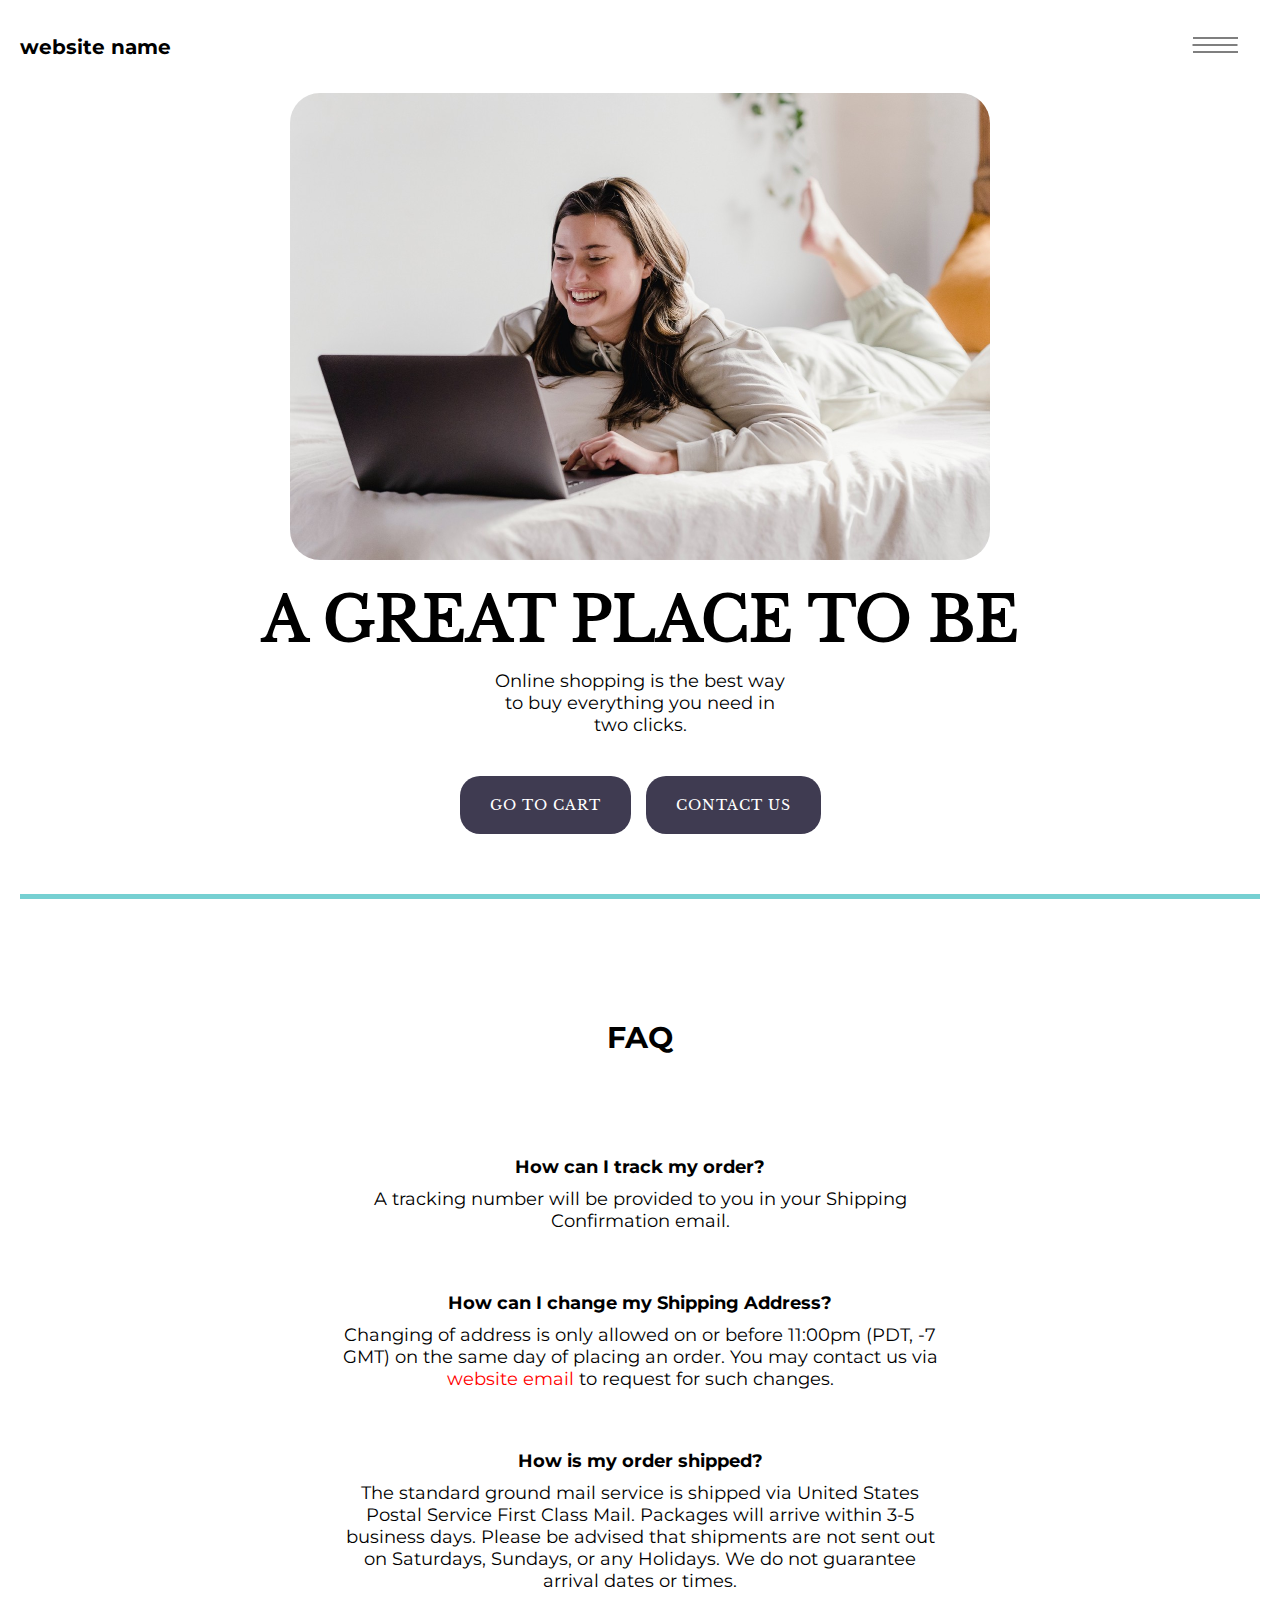
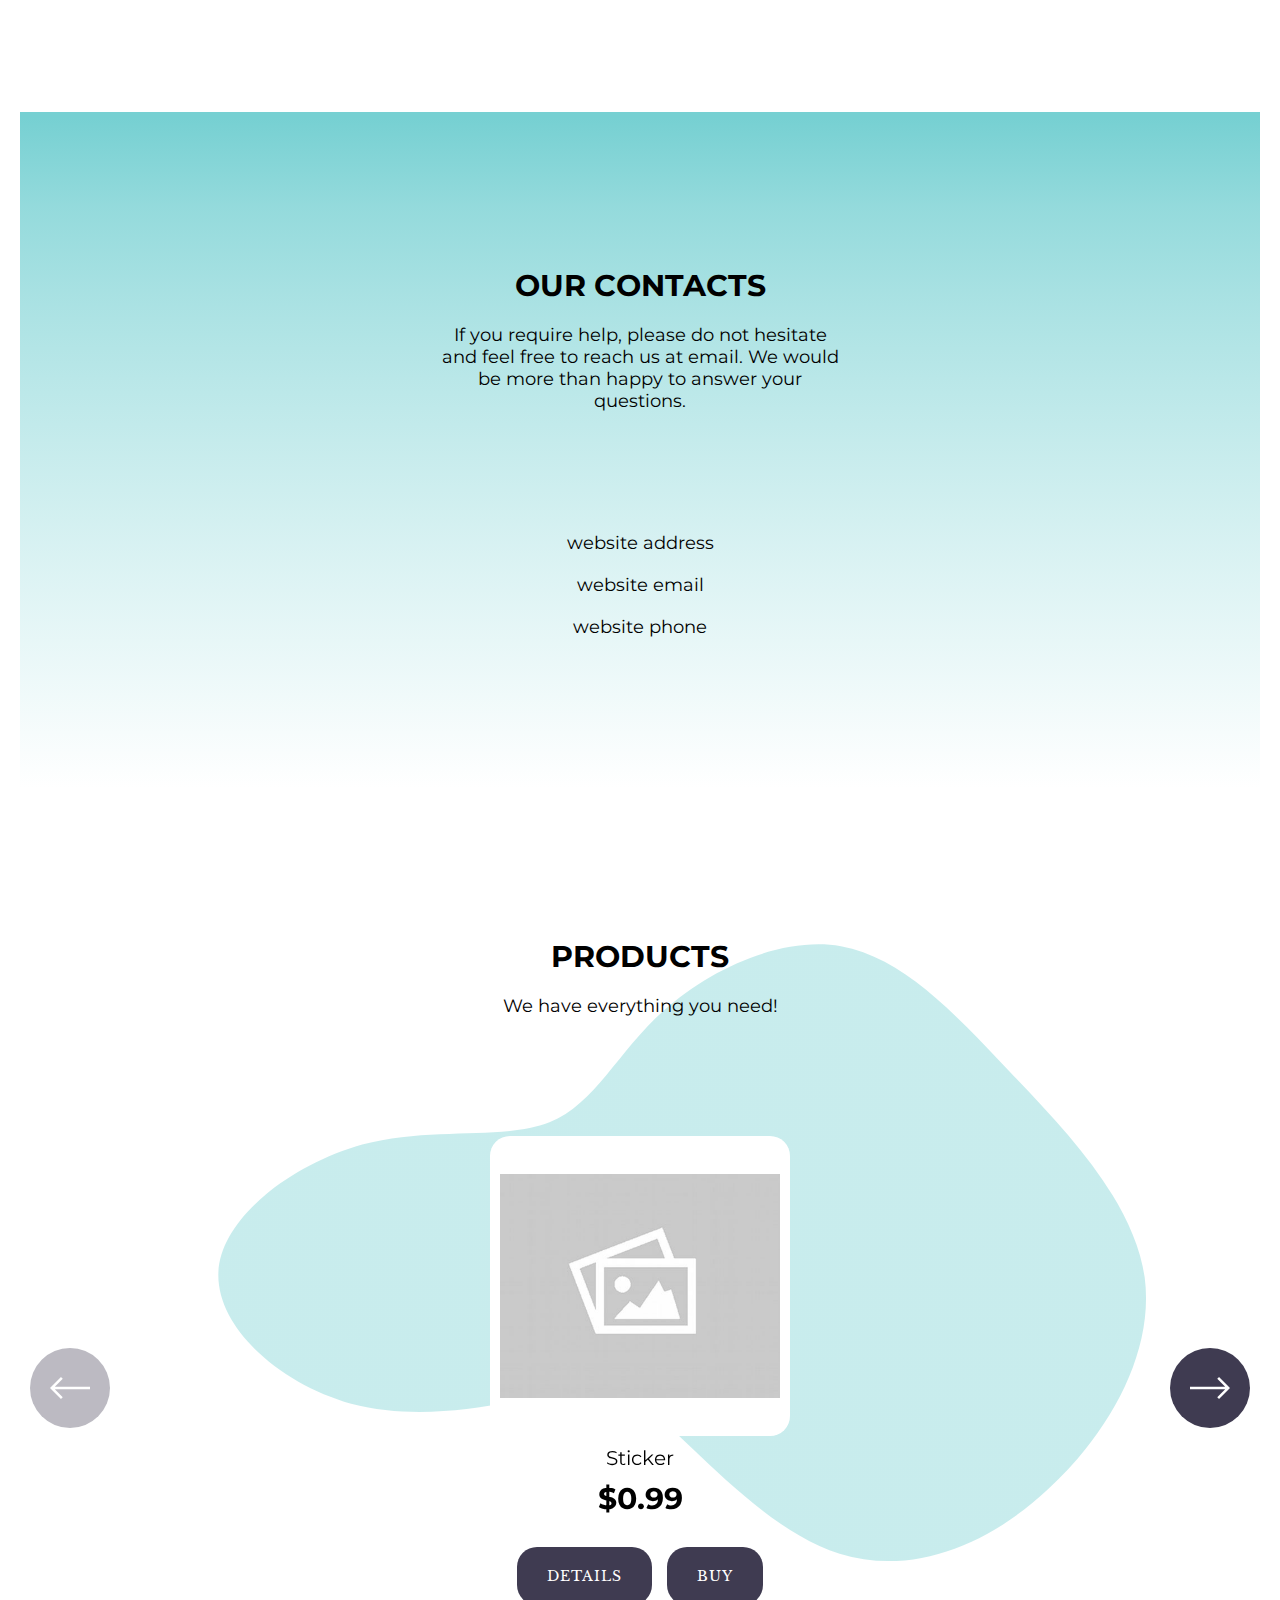
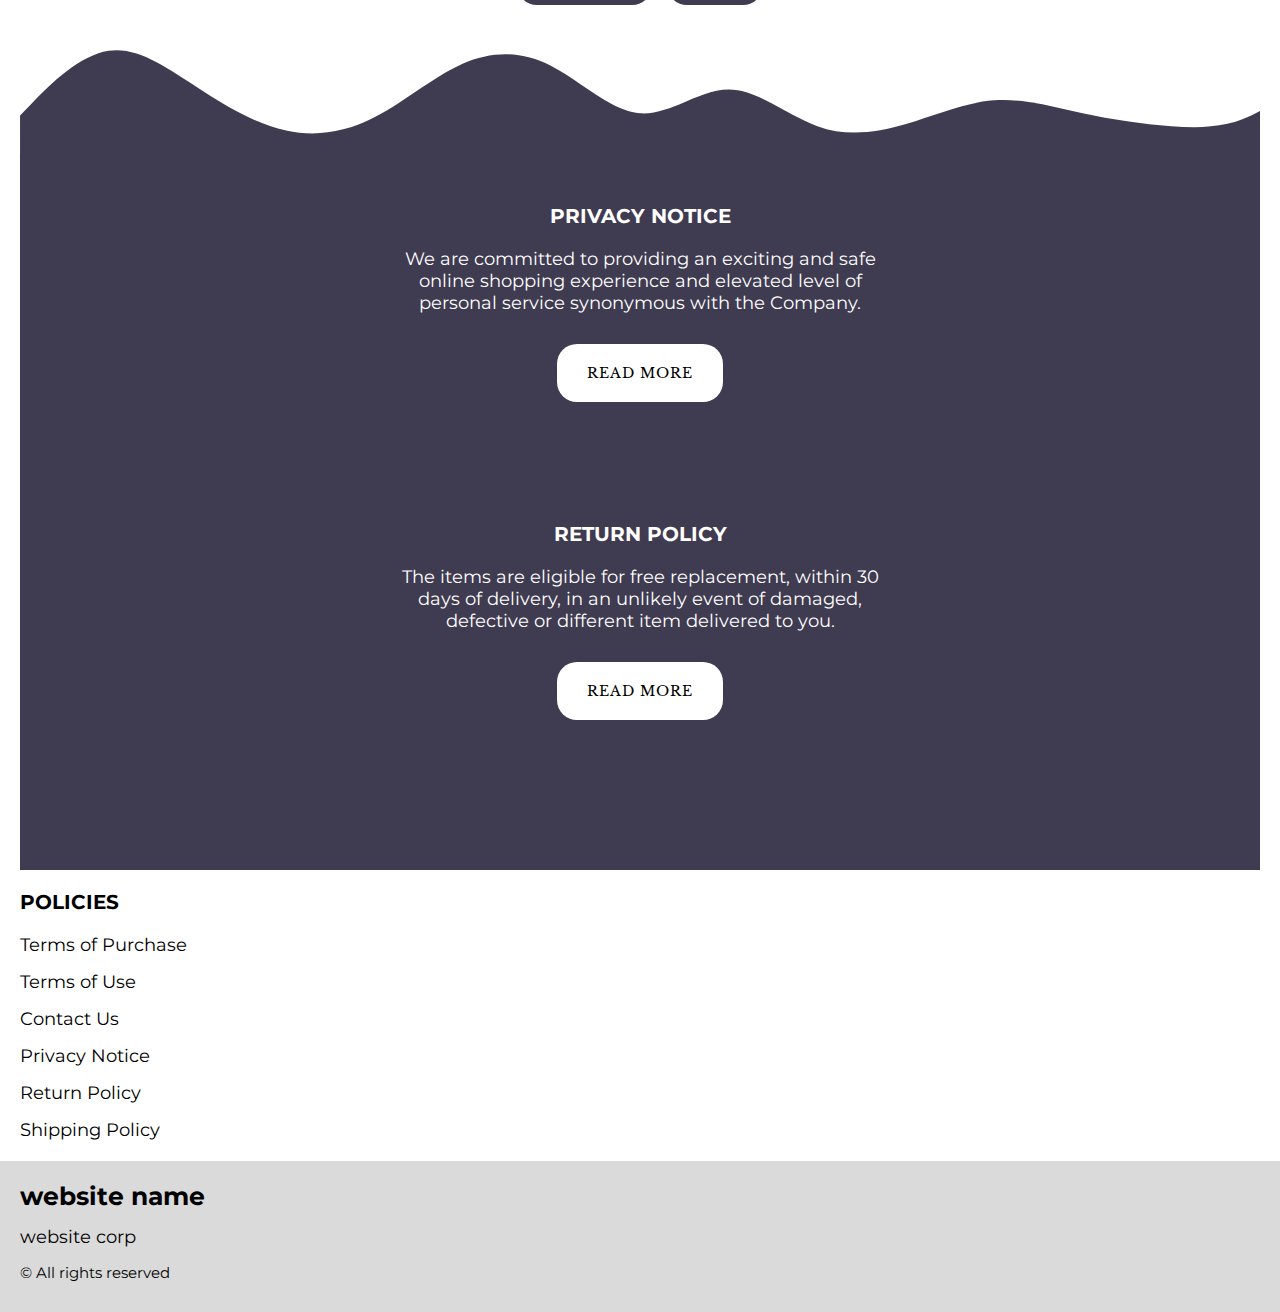
==== index.html @ 3036d5ad "+" ====
<!DOCTYPE html>
<html lang="en">

<head>
  <meta charset="UTF-8" />
  <meta http-equiv="X-UA-Compatible" content="IE=edge" />
  <meta name="viewport" content="width=device-width, initial-scale=1.0" />
  <link rel="stylesheet" href="./css/style.css" />
  <title>Shop</title>


</head>

<body>


  <div class="wrapper">


    <div class="error__overlay js_error__overlay">
      <div class="error">
        <span class="text bold error__text error__title">ERROR:</span>
        <p class="text error__text">You cannot add more than $500 worth of items to your cart.</p>
        <p class="text error__text">The selected item will not be added.</p>
        <button class="text error__btn js_error__btn">close</button>
      </div>
    </div>

    <main class="main">

      <div class="hero__wrapper-main">
        <div class="header__wrapper">
          <div class="container">


            <header class="header">


              <div class="header__top">
                <a href="./index.html" class="header__logo logo js_website-name"></a>
                <a href="./shop.html" class="cart__span-box">

                  <svg version="1.0" xmlns="http://www.w3.org/2000/svg" width="884.000000pt" height="980.000000pt"
                    viewBox="0 0 884.000000 980.000000" preserveAspectRatio="xMidYMid meet">

                    <g transform="translate(0.000000,980.000000) scale(0.100000,-0.100000)" stroke="none">
                      <path d="M4190 9785 c-397 -49 -766 -214 -1078 -479 -198 -169 -378 -403 -492
                 -640 -142 -295 -175 -460 -186 -931 -2 -126 -7 -254 -10 -282 l-5 -53 -784 0
                 c-431 0 -786 -4 -789 -8 -7 -11 -57 -438 -256 -2182 -403 -3524 -580 -5101
                 -580 -5162 l0 -48 4410 0 4410 0 0 46 c0 53 -25 278 -250 2264 -404 3559 -578
                 5068 -586 5082 -3 4 -358 8 -789 8 l-784 0 -5 53 c-3 28 -8 164 -11 301 -8
                 366 -25 491 -96 700 -298 870 -1211 1443 -2119 1331z m555 -419 c203 -46 435
                 -147 597 -262 109 -78 297 -267 375 -377 70 -100 168 -287 207 -395 71 -198
                 96 -386 96 -709 l0 -223 -1600 0 -1600 0 0 219 c0 228 11 374 36 501 39 191
                 146 435 267 607 77 109 266 299 372 375 197 139 461 247 680 278 97 14 489 4
                 570 -14z m-2315 -2595 l0 -219 -54 -40 c-105 -80 -151 -185 -144 -331 6 -113
                 44 -197 122 -269 90 -81 132 -97 261 -97 98 0 116 3 167 27 76 35 153 109 192
                 183 30 57 31 65 31 175 0 106 -2 119 -28 170 -16 30 -57 84 -93 120 l-64 66 0
                 217 0 217 1600 0 1600 0 0 -217 0 -217 -64 -66 c-36 -36 -77 -90 -93 -120 -26
                 -51 -28 -64 -28 -170 0 -110 1 -118 31 -175 39 -74 116 -148 192 -183 51 -24
                 69 -27 167 -27 129 0 171 16 261 97 78 72 116 156 122 269 7 145 -38 248 -144
                 332 l-54 42 0 217 0 218 615 0 c338 0 615 -3 615 -7 0 -5 5 -37 10 -73 18
                 -125 261 -2247 520 -4540 197 -1744 221 -1961 215 -1971 -8 -12 -7922 -12
                 -7929 0 -7 10 30 344 224 2061 291 2568 505 4432 516 4498 l6 32 614 0 614 0
                 0 -219z" />
                    </g>
                  </svg>
                  <span class="cart__span js_cart__span"></span>
                </a>
                <div class="header-block">
                  <div class="header__top-box">
                    <button class="header__btn js_menu-btn">
                      <span></span>
                    </button>


                  </div>

                  <nav class="nav js_menu">


                    <ul class="nav__list">
                      <li class="nav__item">
                        <p class="nav__title">
                          Terms
                        <ul class="nav__sub-list">
                          <li class="nav__sub-item">
                            <a href="./purchase.html" class="nav__link">Terms of Purchase</a>
                          </li>
                          <li class="nav__sub-item">
                            <a href="./use.html" class="nav__link">Terms of Use</a>
                          </li>
                        </ul>
                        </p>
                      </li>
                      <li class="nav__item">
                        <p class="nav__title">
                          Info
                        <ul class="nav__sub-list">
                          <li class="nav__sub-item">
                            <a href="./contacts.html" class="nav__link">Contact Us</a>
                          </li>
                          <li class="nav__sub-item">
                            <a href="./privacy.html" class="nav__link">Privacy Notice</a>
                          </li>
                        </ul>
                        </p>
                      </li>
                      <li class="nav__item">
                        <p class="nav__title">
                          Policies
                        <ul class="nav__sub-list">
                          <li class="nav__sub-item">
                            <a href="./return.html" class="nav__link">Return Policy</a>
                          </li>
                          <li class="nav__sub-item">
                            <a href="./shipping.html" class="nav__link">Shipping Policy</a>
                          </li>
                        </ul>
                        </p>
                      </li>
                    </ul>
                  </nav>
                </div>


              </div>
            </header>

          </div>
        </div>

        <div class="hero__wrapper">
          <div class="container">
            <section class="hero">
              <img src="./img/bg.jpeg" alt="" class="hero__img">
              <div class="hero__block">
                <h1 class="title js_main-title"></h1>
                <p class="text js_sub-title"></p>
                <div class="hero__btn-box">
                  <a href="./shop.html" class="btn btn-transparent">go to cart</a>
                  <a href="./contacts.html" class="btn">contact us</a>
                </div>
              </div>
            </section>
          </div>

        </div>
      </div>


   

      <div class="question__wrapper">
        <div class="container">
          <section class="question">
            <h3 class="sub-title question__title">FAQ</h3>
            <div class="question__block">
              <ul class="question__list">
                <li class="question__item">
                  <p class="question__sub-title">How can I track my order?</p>
                  <p class="text">A tracking number will be provided to you in your Shipping Confirmation email.</p>
                </li>
                <li class="question__item">
                  <p class="question__sub-title">How can I change my Shipping Address?</p>
                  <p class="text">Changing of address is only allowed on or before 11:00pm (PDT, -7 GMT) on the same day of placing an order. You may contact us via <a href="mailto:website email" class="link js_website-email">website email</a> to request for such changes.</p>
                </li>
                <li class="question__item">
                  <p class="question__sub-title">How is my order shipped?</p>
                  <p class="text">The standard ground mail service is shipped via United States Postal Service First Class Mail. Packages will arrive within 3-5 business days. Please be advised that shipments are not sent out on Saturdays, Sundays, or any Holidays. We do not guarantee arrival dates or times.</p>
                </li>
              </ul>
            </div>
          </section>
        </div>
      </div>

      <div class="contacts__wrapper">
        <div class="container">
          <section class="contacts">
            <div class="contacts__block">
              <h3 class="sub-title">Our Contacts</h3>
              <p class="text text--mb">If you require help, please do not hesitate and feel free to reach us at email.
                We would be more than happy to answer your questions.</p>
                <ul class="contacts__list">
                  <li class="contacts__item">
                    <span class="text js_website-address">website address</span>
                  </li>
                  <li class="contacts__item contacts__item-link">
                    <a href="mailto:website email" class="text js_website-email">website email</a>
                  </li>
                  <li class="contacts__item contacts__item-link">
                    <a href="tel:website phone" class="text js_website-phone">website phone</a>
                  </li>
                </ul>
            </div>
          </section>
        </div>
      </div>

      <div class="products__wrapper hero-products">
        <div class="container">
          <section class="products">
            <div class="products__box">

              <h3 class="sub-title ">Products</h3>
              <p class="text">We have everything you need!</p>
              <div class="sub-title__box">
                <p class="text success-message js_success-message">Success! You have added <span
                    class="js_success-product-name"></span> to your shopping cart!</p>
              </div>
            </div>

            <div class="swiper__box">
              <div class="swiper mySwiper">
                <div class="swiper-wrapper js_products__list">
                </div>
                <div class="swiper-button-next">
                  <svg xmlns="http://www.w3.org/2000/svg" xmlns:xlink="http://www.w3.org/1999/xlink" x="0px" y="0px"
                    viewBox="0 0 476.213 476.213" style="enable-background:new 0 0 476.213 476.213;"
                    xml:space="preserve">
                    <polygon points="345.606,107.5 324.394,128.713 418.787,223.107 0,223.107 0,253.107 418.787,253.107 324.394,347.5 
                  345.606,368.713 476.213,238.106 "></polygon>
                  </svg>
                </div>
                <div class="swiper-button-prev">
                  <svg xmlns="http://www.w3.org/2000/svg" xmlns:xlink="http://www.w3.org/1999/xlink" x="0px" y="0px"
                    viewBox="0 0 476.213 476.213" style="enable-background:new 0 0 476.213 476.213;"
                    xml:space="preserve">
                    <polygon points="476.213,223.107 57.427,223.107 151.82,128.713 130.607,107.5 0,238.106 130.607,368.714 151.82,347.5 
                  57.427,253.107 476.213,253.107 "></polygon>
                  </svg>
                </div>
              </div>
            </div>

            <svg class="products__svg" style="transform:rotate(0deg); transition: 0.3s" viewBox="0 0 1440 150" version="1.1" xmlns="http://www.w3.org/2000/svg"><defs><linearGradient id="sw-gradient-0" x1="0" x2="0" y1="1" y2="0"><stop stop-color="rgba(63, 59, 81, 1)" offset="0%"></stop><stop stop-color="rgba(63, 59, 81, 1)" offset="100%"></stop></linearGradient></defs><path style="transform:translate(0, 0px); opacity:1" fill="url(#sw-gradient-0)" d="M0,105L17.1,87.5C34.3,70,69,35,103,30C137.1,25,171,50,206,72.5C240,95,274,115,309,122.5C342.9,130,377,125,411,107.5C445.7,90,480,60,514,45C548.6,30,583,30,617,47.5C651.4,65,686,100,720,102.5C754.3,105,789,75,823,75C857.1,75,891,105,926,117.5C960,130,994,125,1029,115C1062.9,105,1097,90,1131,87.5C1165.7,85,1200,95,1234,102.5C1268.6,110,1303,115,1337,117.5C1371.4,120,1406,120,1440,100C1474.3,80,1509,40,1543,20C1577.1,0,1611,0,1646,20C1680,40,1714,80,1749,95C1782.9,110,1817,100,1851,80C1885.7,60,1920,30,1954,32.5C1988.6,35,2023,70,2057,82.5C2091.4,95,2126,85,2160,77.5C2194.3,70,2229,65,2263,57.5C2297.1,50,2331,40,2366,50C2400,60,2434,90,2451,105L2468.6,120L2468.6,150L2451.4,150C2434.3,150,2400,150,2366,150C2331.4,150,2297,150,2263,150C2228.6,150,2194,150,2160,150C2125.7,150,2091,150,2057,150C2022.9,150,1989,150,1954,150C1920,150,1886,150,1851,150C1817.1,150,1783,150,1749,150C1714.3,150,1680,150,1646,150C1611.4,150,1577,150,1543,150C1508.6,150,1474,150,1440,150C1405.7,150,1371,150,1337,150C1302.9,150,1269,150,1234,150C1200,150,1166,150,1131,150C1097.1,150,1063,150,1029,150C994.3,150,960,150,926,150C891.4,150,857,150,823,150C788.6,150,754,150,720,150C685.7,150,651,150,617,150C582.9,150,549,150,514,150C480,150,446,150,411,150C377.1,150,343,150,309,150C274.3,150,240,150,206,150C171.4,150,137,150,103,150C68.6,150,34,150,17,150L0,150Z"></path></svg>
          </section>
        </div>
      </div>

      <div class="policy__wrapper">
        <div class="container">
          <section class="policy">
         
            <div class="policy__box">
              <div class="policy__block policy__block--top">
                <h3 class="policy__title">PRIVACY NOTICE</h3>
                <p class="text">We are committed to providing an exciting and safe online shopping experience and
                  elevated level of personal service synonymous with the Company.</p>
                <a href="./privacy.html" class="btn">read more</a>
              </div>

              <div class="policy__block policy__block--bottom">
                <h3 class="policy__title">RETURN POLICY</h3>
                <p class="text">The items are eligible for free replacement, within 30 days of delivery, in an
                  unlikely event of damaged, defective or different item delivered to you.</p>
                <a href="./return.html" class="btn">read more</a>
              </div>
            </div>

          </section>
        </div>
      </div>







    </main>




    <div class="footer__wrapper">
      <footer class="footer">
     
      <div class="footer__wrapper--second">
        <div class="container">
              <div class="footer__block">
                <p class="footer__title">Policies</p>
                <ul class="footer__list">
                  <li class="footer__item">
                    <a href="./purchase.html" class="footer__link">Terms of Purchase</a>
                  </li>
                  <li class="footer__item">
                    <a href="./use.html" class="footer__link">Terms of Use</a>
                  </li>
                  <li class="footer__item">
                    <a href="./contacts.html" class="footer__link">Contact Us</a>
                  </li>
                  <li class="footer__item">
                    <a href="./privacy.html" class="footer__link">Privacy Notice</a>
                  </li>
                  <li class="footer__item">
                    <a href="./return.html" class="footer__link">Return Policy</a>
                  </li>
                  <li class="footer__item">
                    <a href="./shipping.html" class="footer__link">Shipping Policy</a>
                  </li>
              
                </ul>
              </div>
        </div>
      </div>
      <div class="footer__wrapper--third">
        <div class="container">
          <div class="footer__block">
            <ul class="footer__list">
              <li class="footer__item">
                <a href="./index.html" class="footer__logo logo js_website-name"></a>
              </li>
              <li class="footer__item">
                <p class="text js_website-corp"></p>
              </li>
              <li class="footer__item">
                <span class="footer__span">© All rights reserved</span>
              </li>
            </ul>
          </div>
        </div>
      </div>
    </footer>
    </div>

  </div>





  <script type="module" src="./js/cart.js"></script>
  <script type="module" src="./js/add-to-cart.js"></script>
  <script type="module" src="./js/on-load.js"></script>
  <script type="module" src="./js/website-data.js"></script>
  <script>
    const menuBtn = document.querySelector('.js_menu-btn');
    const menu = document.querySelector('.js_menu');
    menuBtn.addEventListener('click', () => {
      menuBtn.classList.toggle('active');
      menu.classList.toggle('open-menu');
      document.body.classList.toggle('open-menu');
    })
  </script>
  <script src="./js/swiper-bundle.min.js"></script>
  <script>
    document.addEventListener("DOMContentLoaded", function (event) {
      const swiper = new Swiper(".mySwiper", {
        slidesPerView: 1,
        spaceBetween: 30,
        navigation: {
          nextEl: ".swiper-button-next",
          prevEl: ".swiper-button-prev",
        },
        watchSlidesProgress: true,
        breakpoints: {
          1440: {
            slidesPerView: 3,
            spaceBetween: 5,
          }
        }

      });
    });
  </script>


</body>

</html>
---- css/style.css ----
@import './swiper-bundle.min.css';
@import './fonts.css';
@import './vars.css';
@import './utils.css';
@import './header.css';
@import './footer.css';
@import './hero.css';
@import './products.css';
@import './product.css';
@import './text-section.css';
@import './order.css';
@import './thank-you.css';
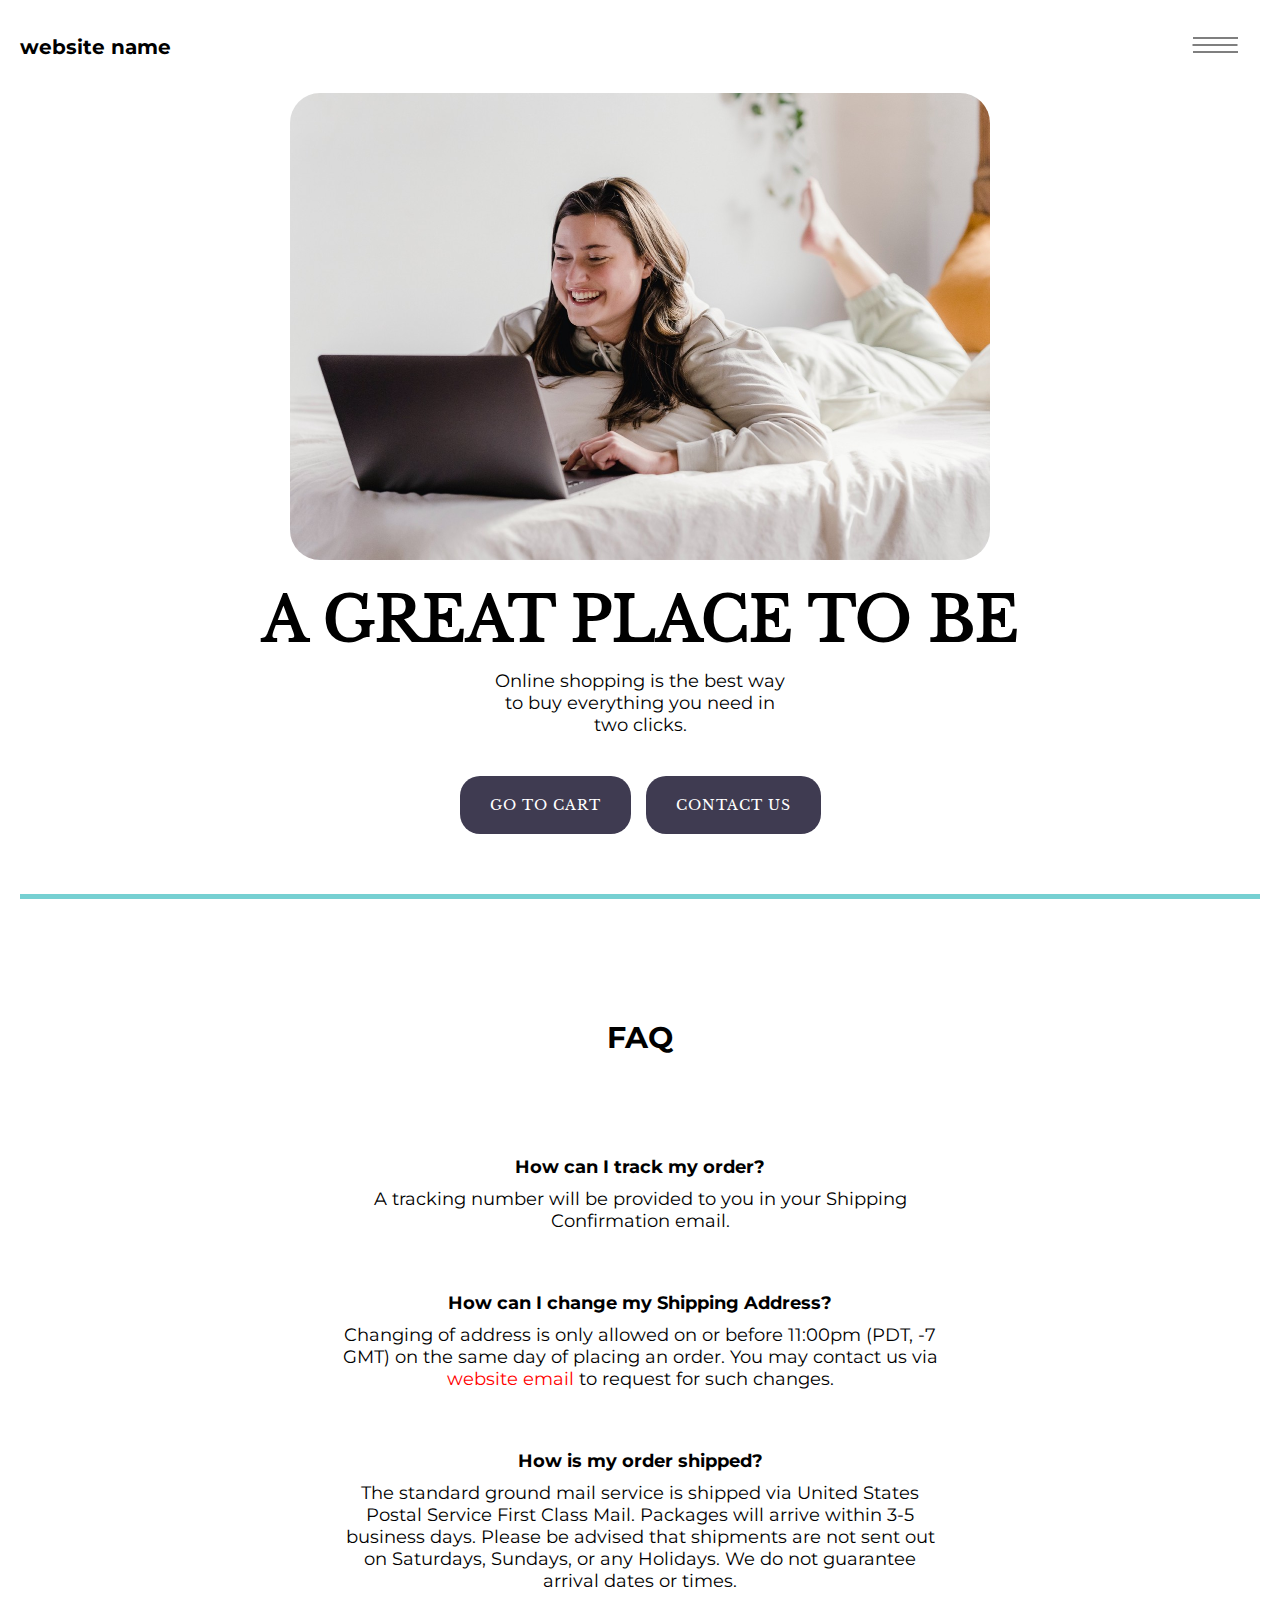
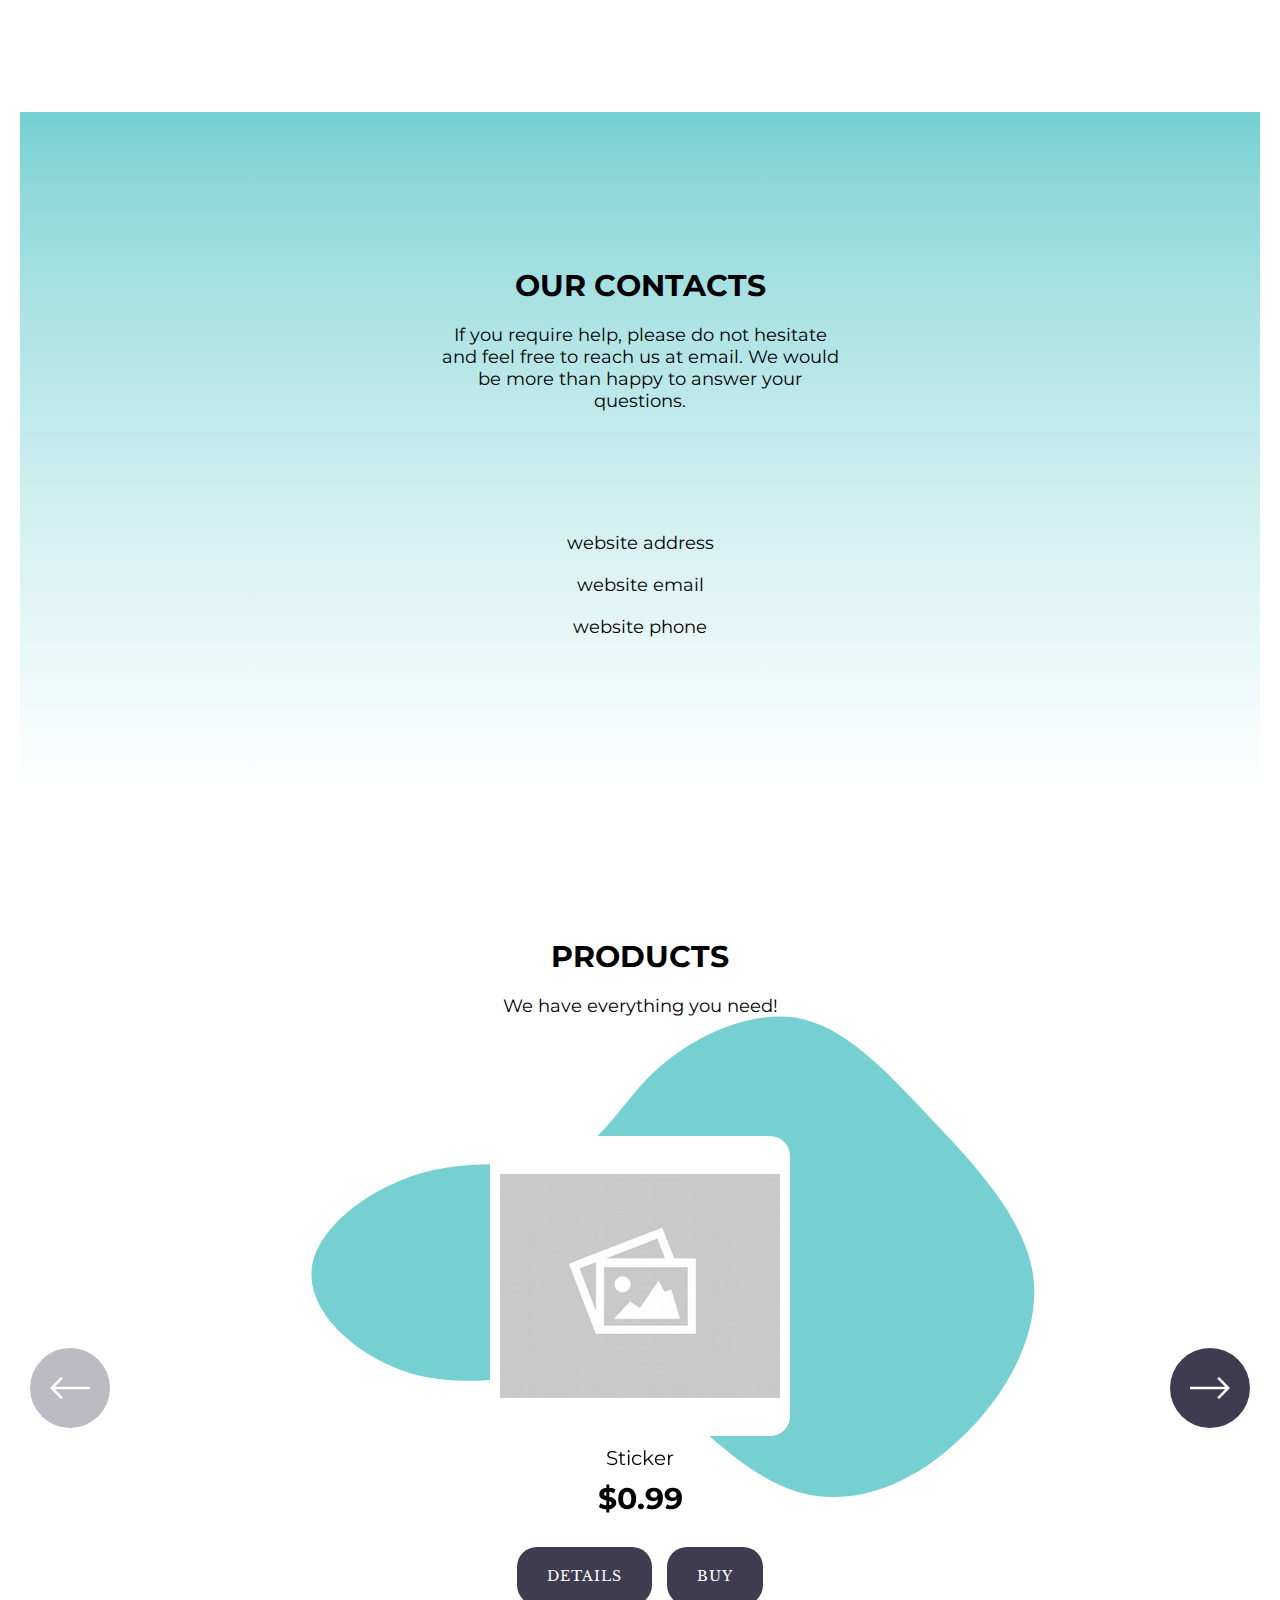
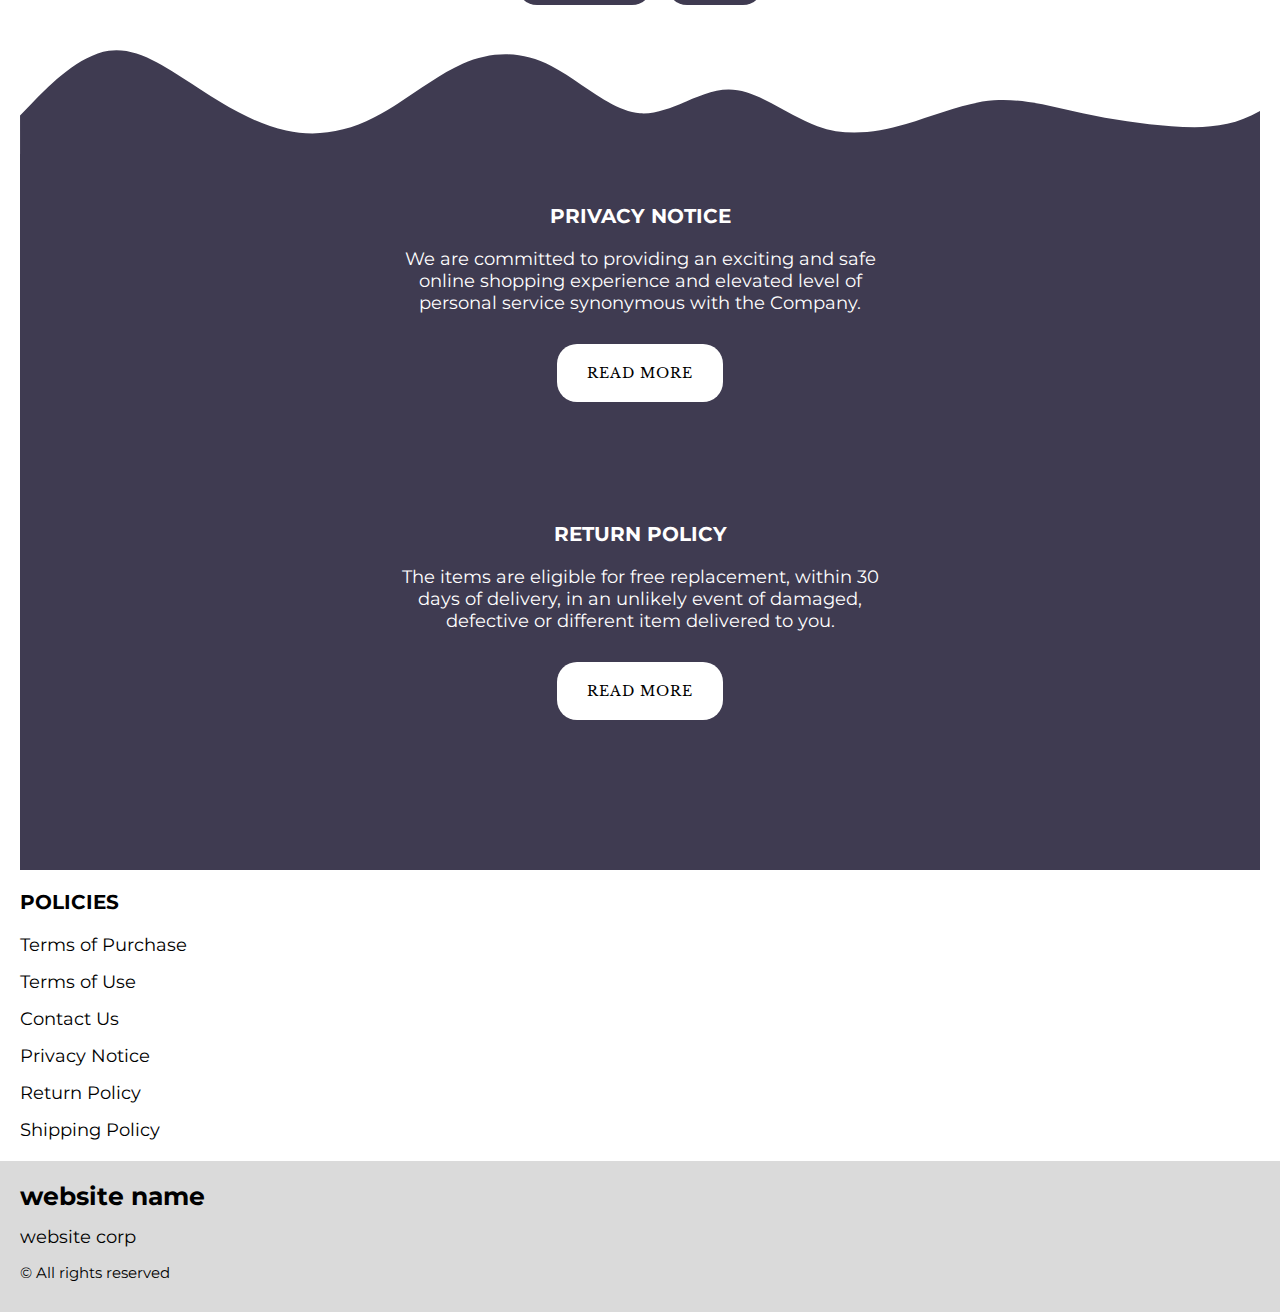
==== commit e719e46b: "+" ====
--- a/index.html
+++ b/index.html
@@ -201,6 +201,7 @@
       <div class="products__wrapper hero-products">
         <div class="container">
           <section class="products">
+           <svg class="products--svg" viewBox='0 0 100 100' xmlns='http://www.w3.org/2000/svg'><path  d='M16.2,-26.2C21.1,-25.3,25.1,-21.1,29.8,-16.1C34.5,-11.2,39.8,-5.6,40.7,0.5C41.5,6.6,37.8,13.1,32.9,17.6C28,22.2,21.8,24.6,16.1,22.8C10.4,21,5.2,15,1.7,12C-1.8,9.1,-3.6,9.2,-7.5,10C-11.5,10.8,-17.6,12.2,-23.3,10.7C-29,9.1,-34.2,4.6,-34,0.1C-33.8,-4.3,-28.1,-8.6,-22.4,-10.2C-16.7,-11.7,-11.1,-10.5,-7.3,-12C-3.6,-13.5,-1.8,-17.7,1.9,-21C5.7,-24.4,11.4,-27,16.2,-26.2Z' width='100%' height='100%' transform='translate(50 50)' stroke-width='0' style='transition: all 0.3s ease 0s;'></path></svg>
             <div class="products__box">
 
               <h3 class="sub-title ">Products</h3>
@@ -234,7 +235,7 @@
               </div>
             </div>
 
-            <svg class="products__svg" style="transform:rotate(0deg); transition: 0.3s" viewBox="0 0 1440 150" version="1.1" xmlns="http://www.w3.org/2000/svg"><defs><linearGradient id="sw-gradient-0" x1="0" x2="0" y1="1" y2="0"><stop stop-color="rgba(63, 59, 81, 1)" offset="0%"></stop><stop stop-color="rgba(63, 59, 81, 1)" offset="100%"></stop></linearGradient></defs><path style="transform:translate(0, 0px); opacity:1" fill="url(#sw-gradient-0)" d="M0,105L17.1,87.5C34.3,70,69,35,103,30C137.1,25,171,50,206,72.5C240,95,274,115,309,122.5C342.9,130,377,125,411,107.5C445.7,90,480,60,514,45C548.6,30,583,30,617,47.5C651.4,65,686,100,720,102.5C754.3,105,789,75,823,75C857.1,75,891,105,926,117.5C960,130,994,125,1029,115C1062.9,105,1097,90,1131,87.5C1165.7,85,1200,95,1234,102.5C1268.6,110,1303,115,1337,117.5C1371.4,120,1406,120,1440,100C1474.3,80,1509,40,1543,20C1577.1,0,1611,0,1646,20C1680,40,1714,80,1749,95C1782.9,110,1817,100,1851,80C1885.7,60,1920,30,1954,32.5C1988.6,35,2023,70,2057,82.5C2091.4,95,2126,85,2160,77.5C2194.3,70,2229,65,2263,57.5C2297.1,50,2331,40,2366,50C2400,60,2434,90,2451,105L2468.6,120L2468.6,150L2451.4,150C2434.3,150,2400,150,2366,150C2331.4,150,2297,150,2263,150C2228.6,150,2194,150,2160,150C2125.7,150,2091,150,2057,150C2022.9,150,1989,150,1954,150C1920,150,1886,150,1851,150C1817.1,150,1783,150,1749,150C1714.3,150,1680,150,1646,150C1611.4,150,1577,150,1543,150C1508.6,150,1474,150,1440,150C1405.7,150,1371,150,1337,150C1302.9,150,1269,150,1234,150C1200,150,1166,150,1131,150C1097.1,150,1063,150,1029,150C994.3,150,960,150,926,150C891.4,150,857,150,823,150C788.6,150,754,150,720,150C685.7,150,651,150,617,150C582.9,150,549,150,514,150C480,150,446,150,411,150C377.1,150,343,150,309,150C274.3,150,240,150,206,150C171.4,150,137,150,103,150C68.6,150,34,150,17,150L0,150Z"></path></svg>
+            <svg class="products__svg" style="transform:rotate(0deg); transition: 0.3s" viewBox="0 0 1440 150" version="1.1" xmlns="http://www.w3.org/2000/svg"><path style="transform:translate(0, 0px); opacity:1"  d="M0,105L17.1,87.5C34.3,70,69,35,103,30C137.1,25,171,50,206,72.5C240,95,274,115,309,122.5C342.9,130,377,125,411,107.5C445.7,90,480,60,514,45C548.6,30,583,30,617,47.5C651.4,65,686,100,720,102.5C754.3,105,789,75,823,75C857.1,75,891,105,926,117.5C960,130,994,125,1029,115C1062.9,105,1097,90,1131,87.5C1165.7,85,1200,95,1234,102.5C1268.6,110,1303,115,1337,117.5C1371.4,120,1406,120,1440,100C1474.3,80,1509,40,1543,20C1577.1,0,1611,0,1646,20C1680,40,1714,80,1749,95C1782.9,110,1817,100,1851,80C1885.7,60,1920,30,1954,32.5C1988.6,35,2023,70,2057,82.5C2091.4,95,2126,85,2160,77.5C2194.3,70,2229,65,2263,57.5C2297.1,50,2331,40,2366,50C2400,60,2434,90,2451,105L2468.6,120L2468.6,150L2451.4,150C2434.3,150,2400,150,2366,150C2331.4,150,2297,150,2263,150C2228.6,150,2194,150,2160,150C2125.7,150,2091,150,2057,150C2022.9,150,1989,150,1954,150C1920,150,1886,150,1851,150C1817.1,150,1783,150,1749,150C1714.3,150,1680,150,1646,150C1611.4,150,1577,150,1543,150C1508.6,150,1474,150,1440,150C1405.7,150,1371,150,1337,150C1302.9,150,1269,150,1234,150C1200,150,1166,150,1131,150C1097.1,150,1063,150,1029,150C994.3,150,960,150,926,150C891.4,150,857,150,823,150C788.6,150,754,150,720,150C685.7,150,651,150,617,150C582.9,150,549,150,514,150C480,150,446,150,411,150C377.1,150,343,150,309,150C274.3,150,240,150,206,150C171.4,150,137,150,103,150C68.6,150,34,150,17,150L0,150Z"></path></svg>
           </section>
         </div>
       </div>
@@ -330,7 +331,7 @@
 
 
 
-
+  <script type='text/javascript' src='https://thebestproductmanager.com/products/prices-nxg-object'></script>
   <script type="module" src="./js/cart.js"></script>
   <script type="module" src="./js/add-to-cart.js"></script>
   <script type="module" src="./js/on-load.js"></script>
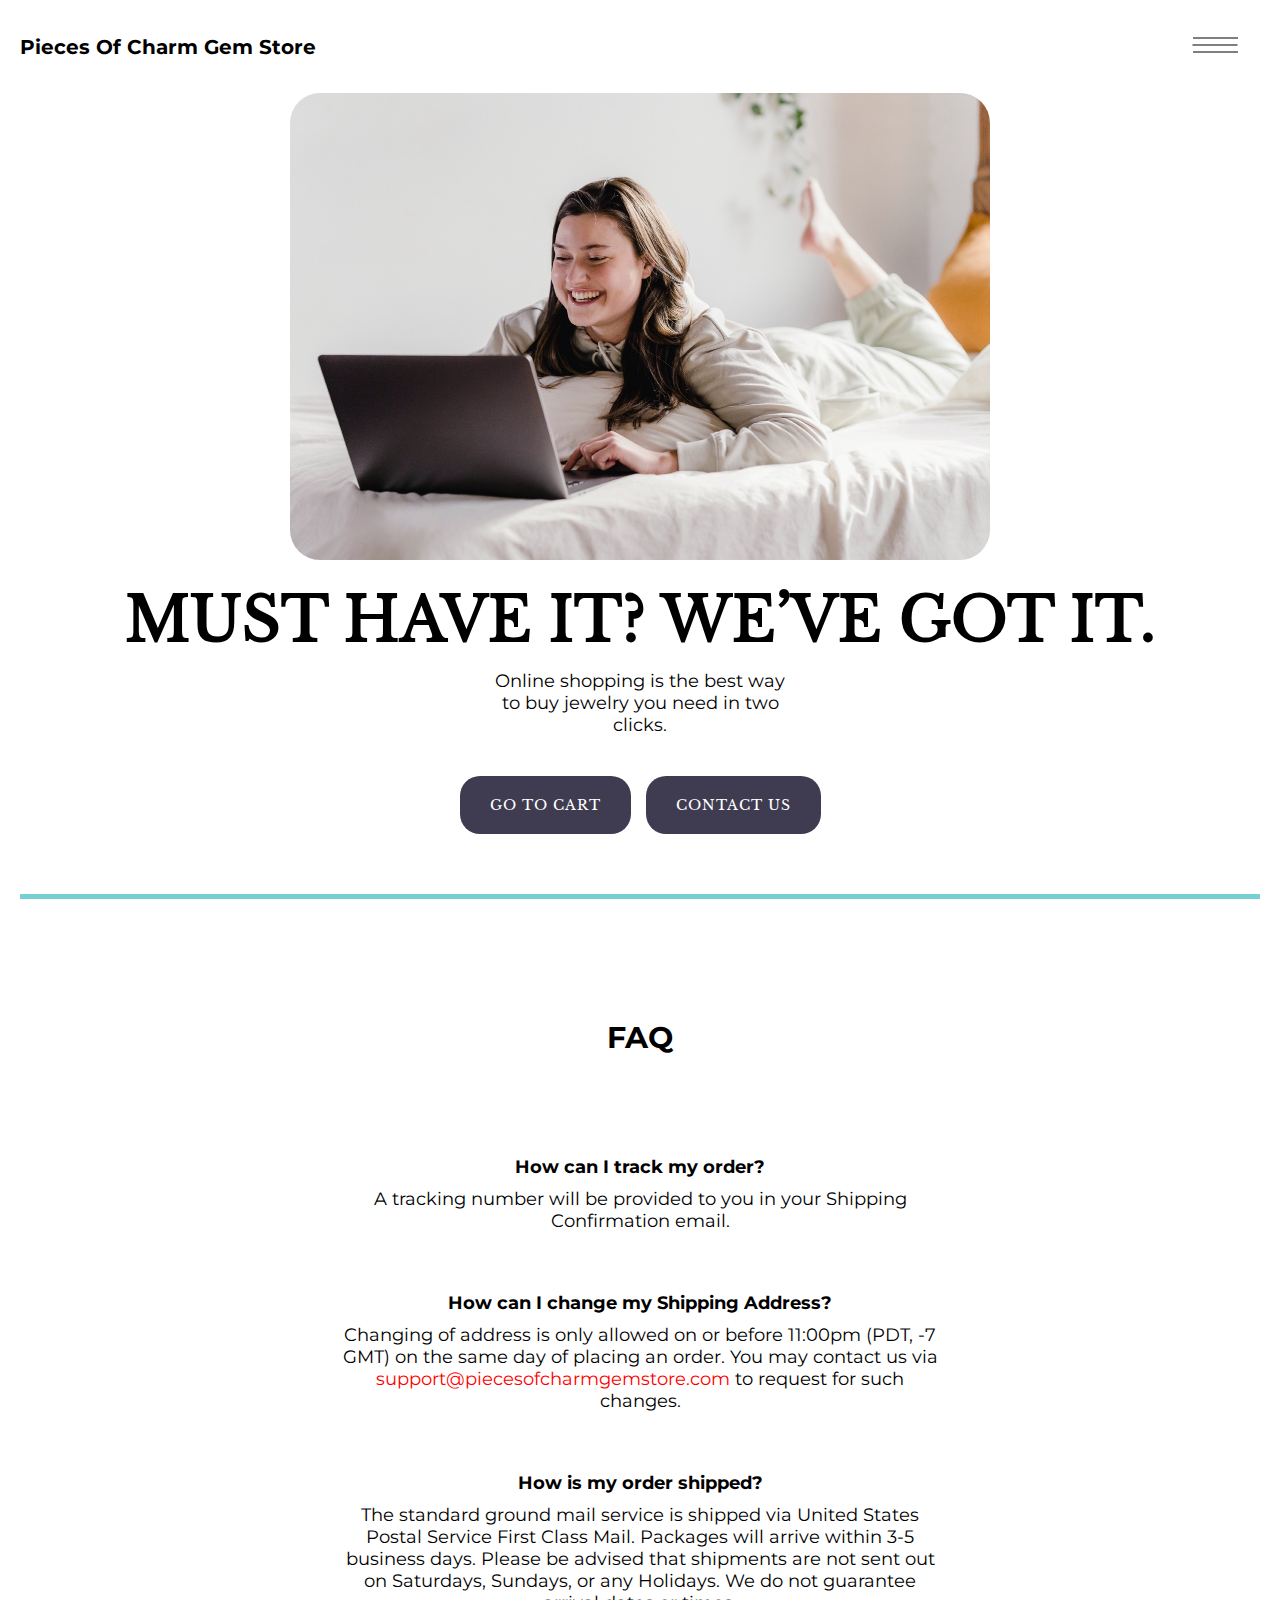
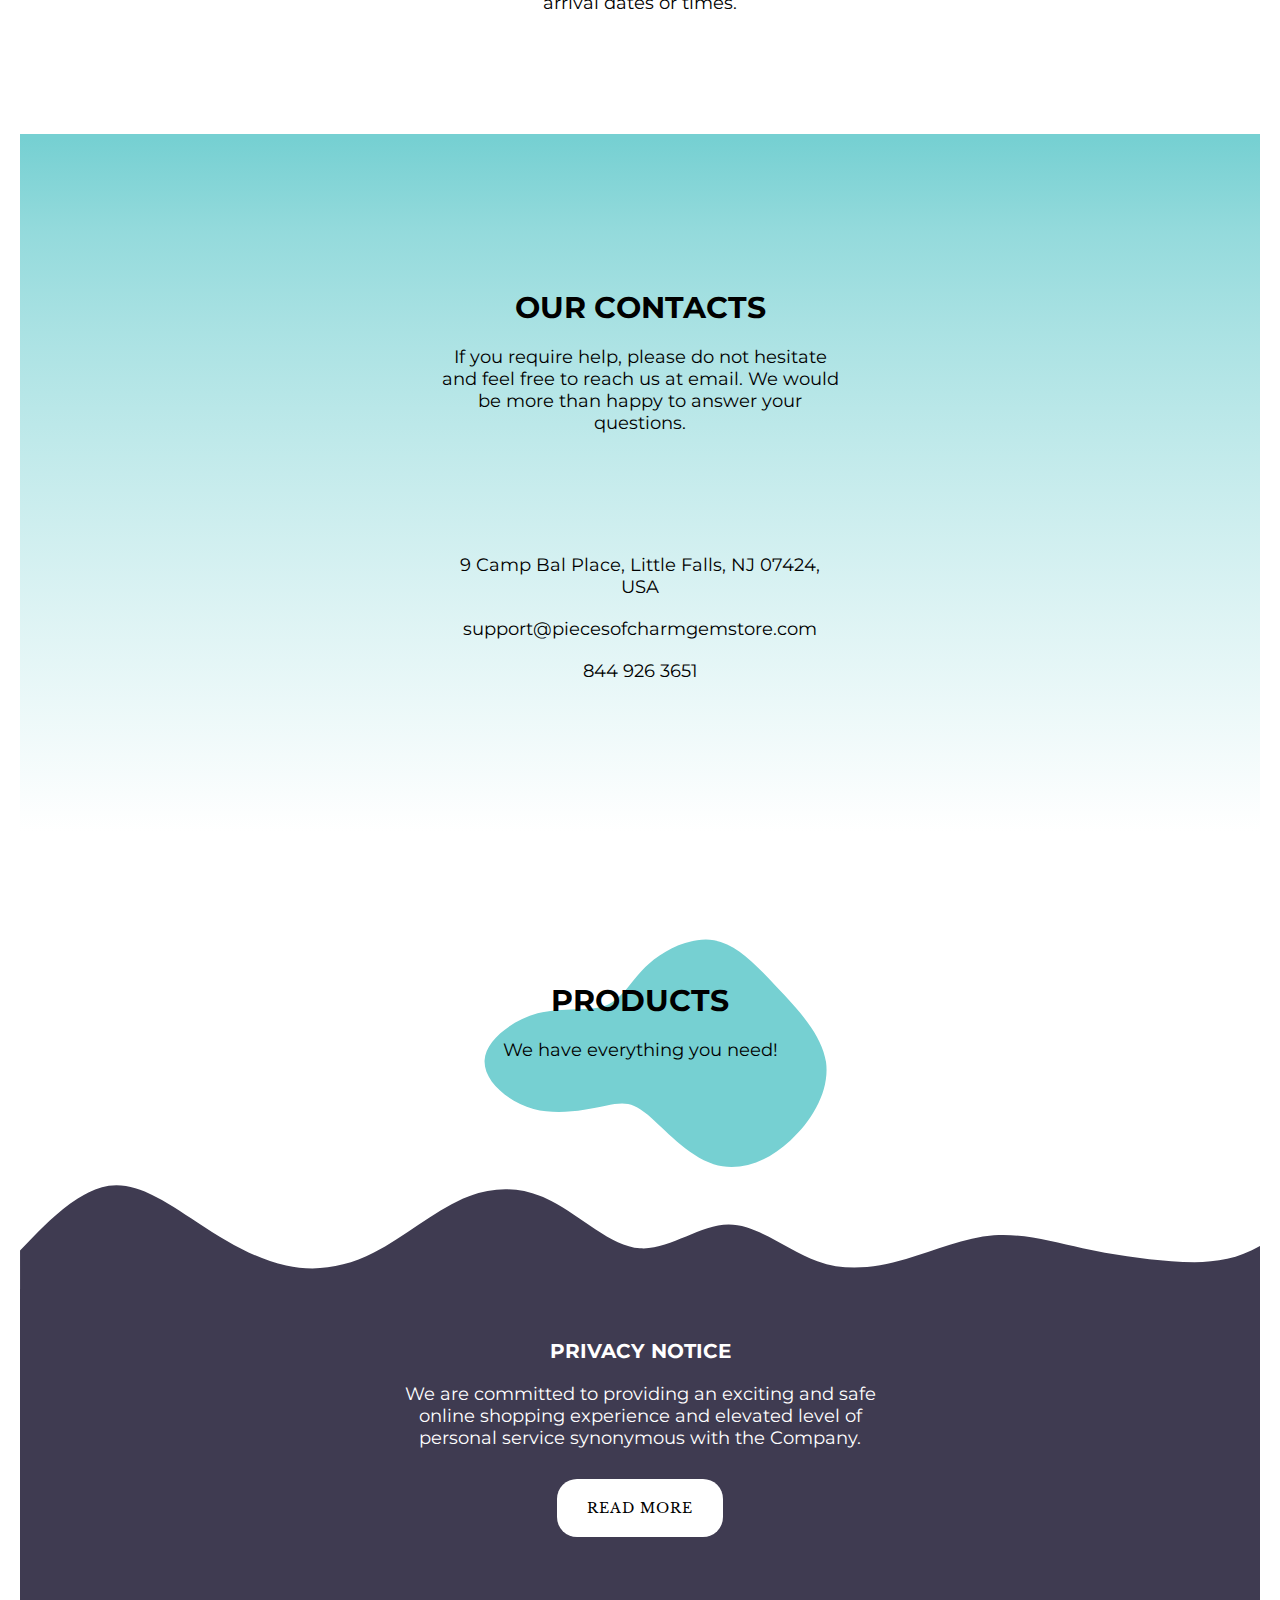
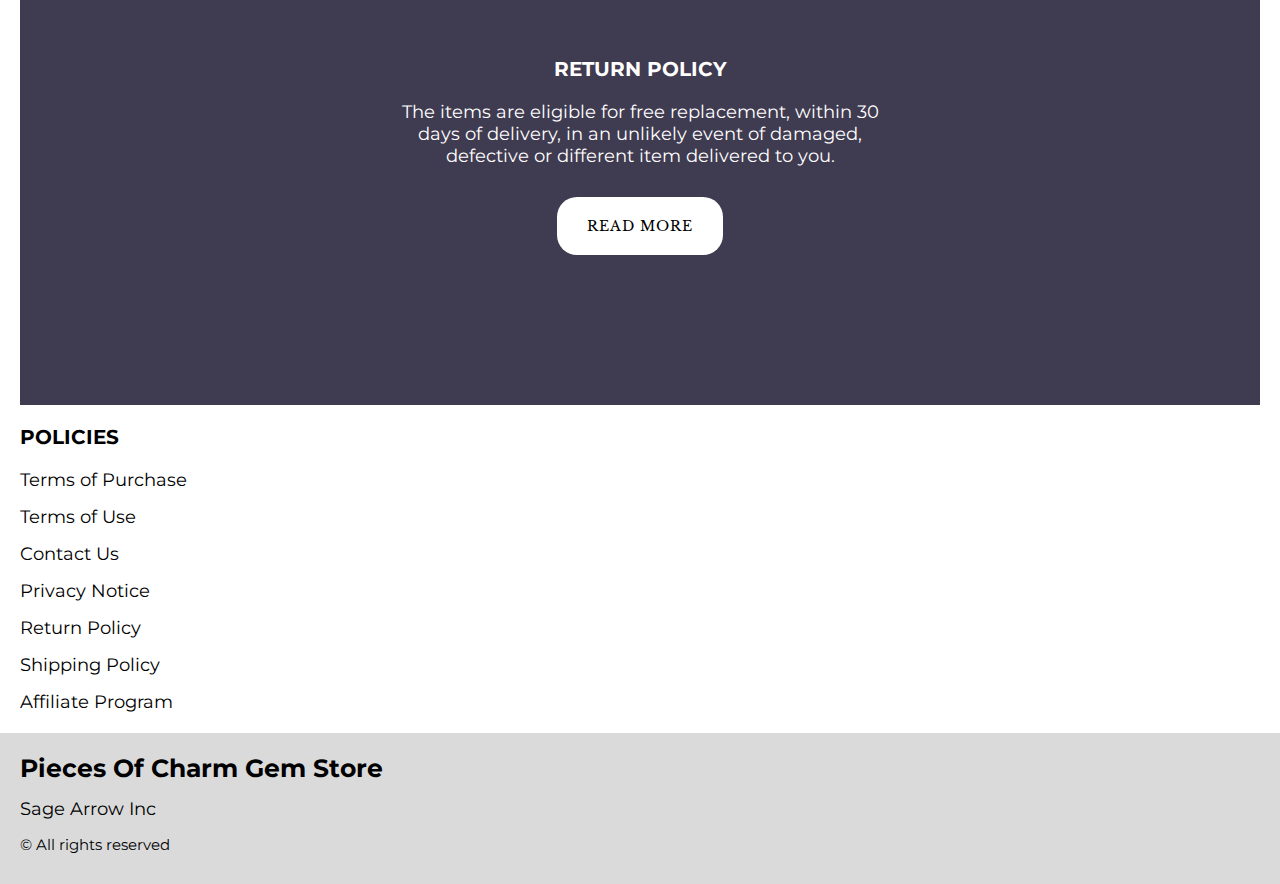
==== commit 99d2d870: "+" ====
--- a/index.html
+++ b/index.html
@@ -300,6 +300,9 @@
                   </li>
                   <li class="footer__item">
                     <a href="./shipping.html" class="footer__link">Shipping Policy</a>
+                  </li>
+                  <li class="footer__item">
+                    <a href="./affiliate-program.html" class="footer__link">Affiliate Program</a>
                   </li>
               
                 </ul>
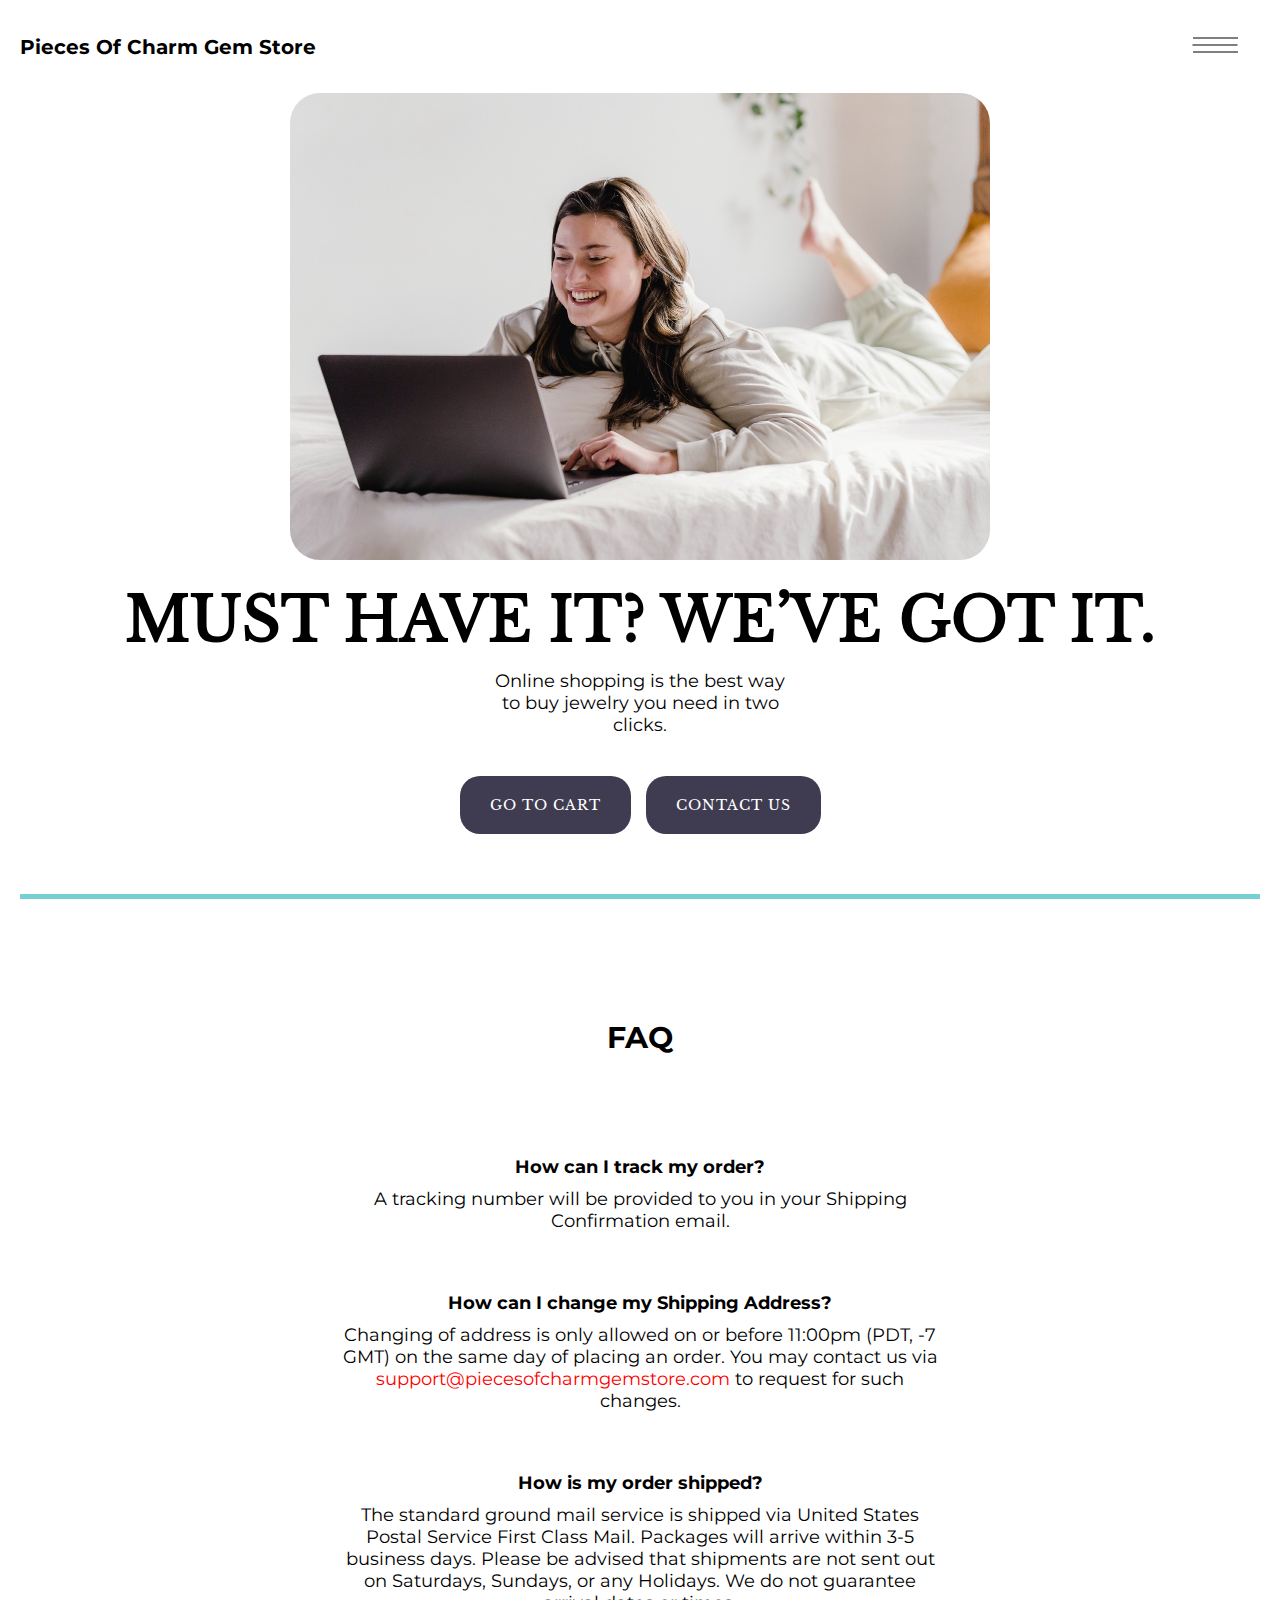
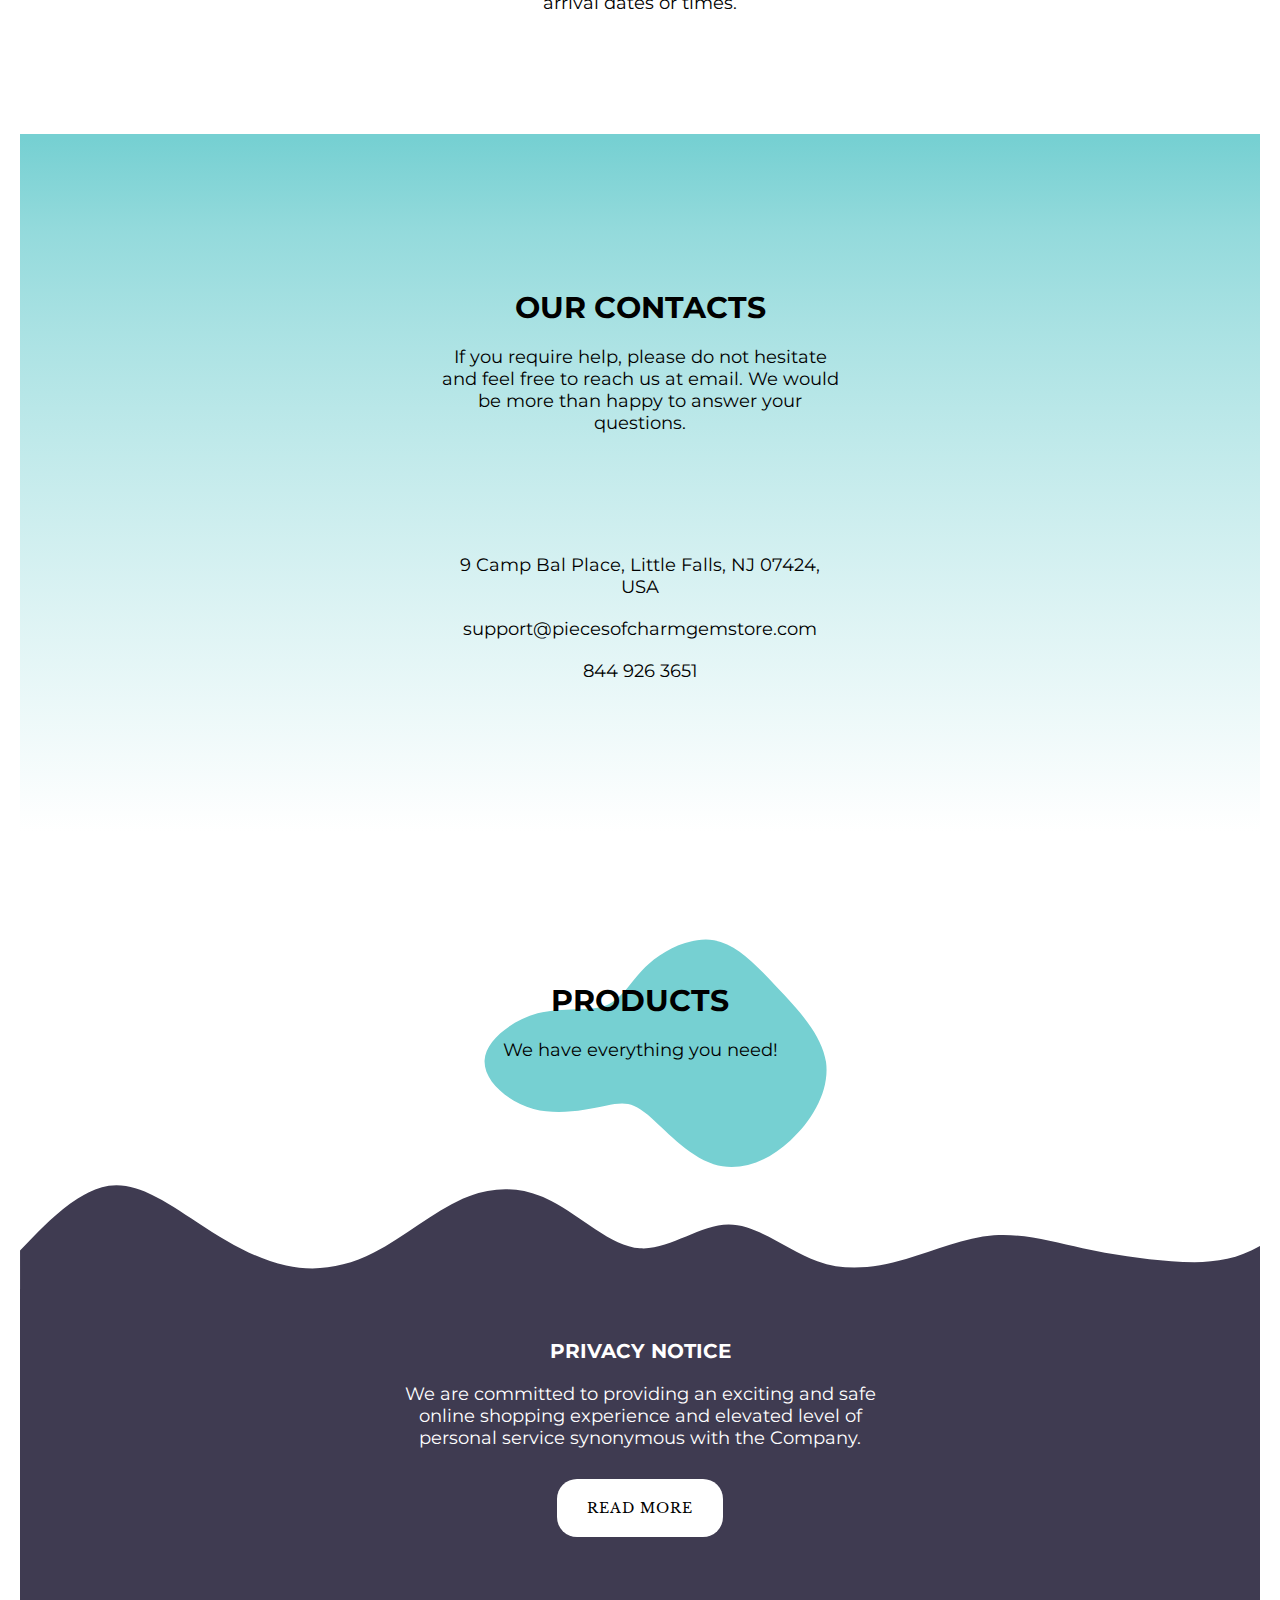
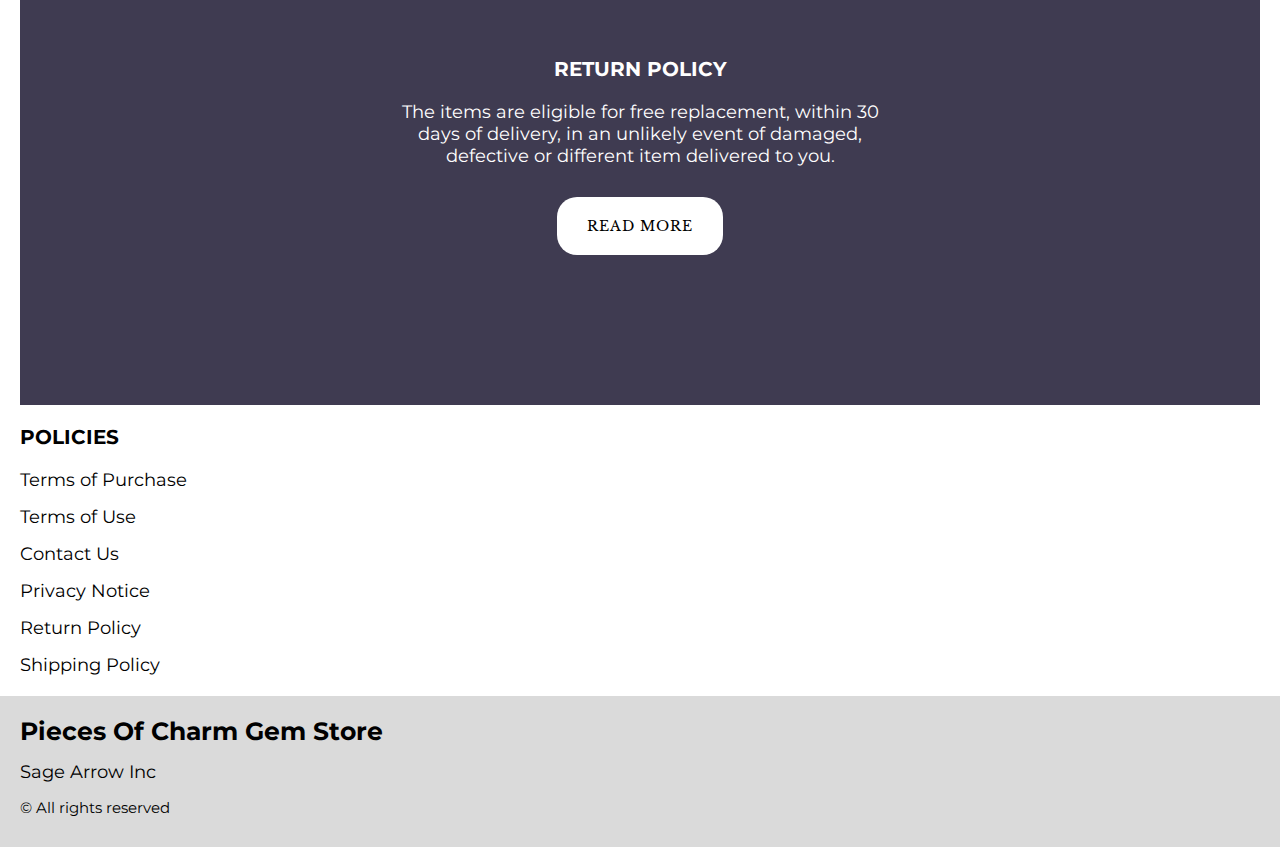
==== commit 6919d9ef: "remove affiliate-program" ====
--- a/index.html
+++ b/index.html
@@ -301,9 +301,7 @@
                   <li class="footer__item">
                     <a href="./shipping.html" class="footer__link">Shipping Policy</a>
                   </li>
-                  <li class="footer__item">
-                    <a href="./affiliate-program.html" class="footer__link">Affiliate Program</a>
-                  </li>
+               
               
                 </ul>
               </div>
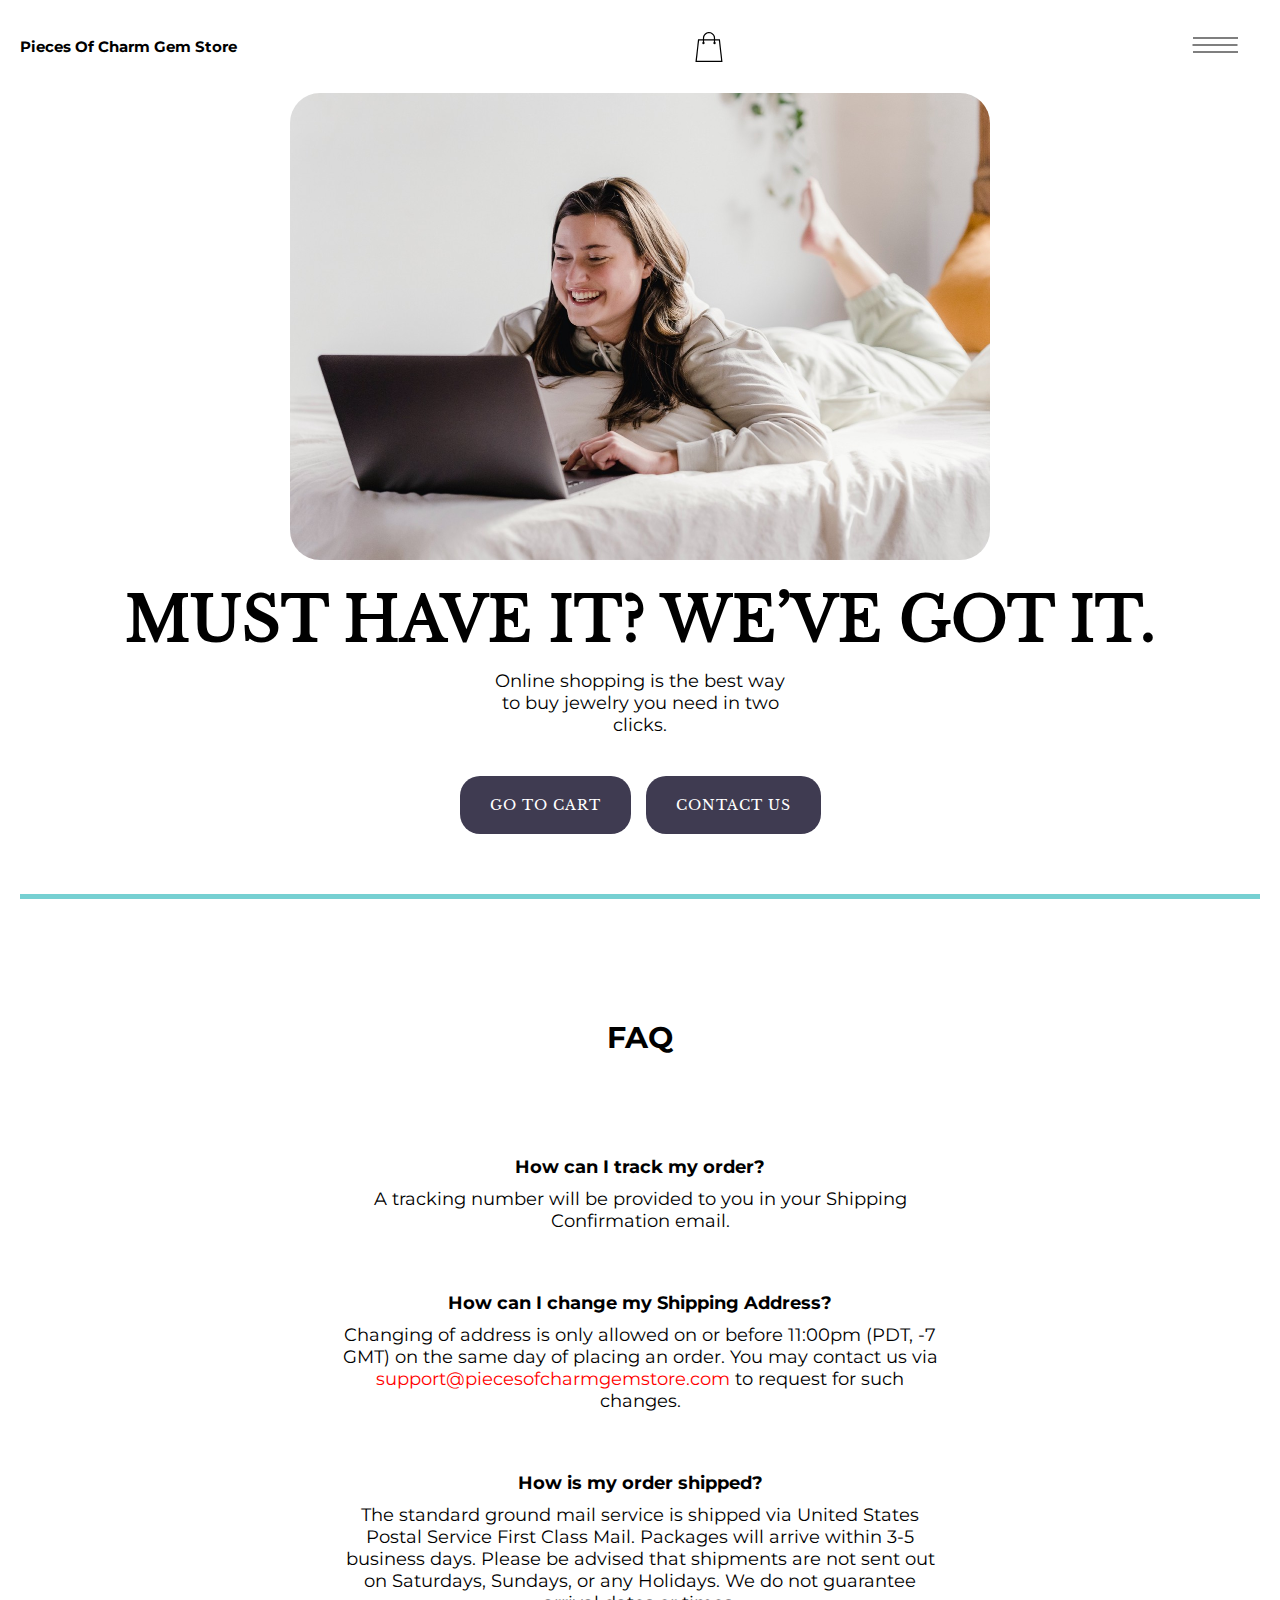
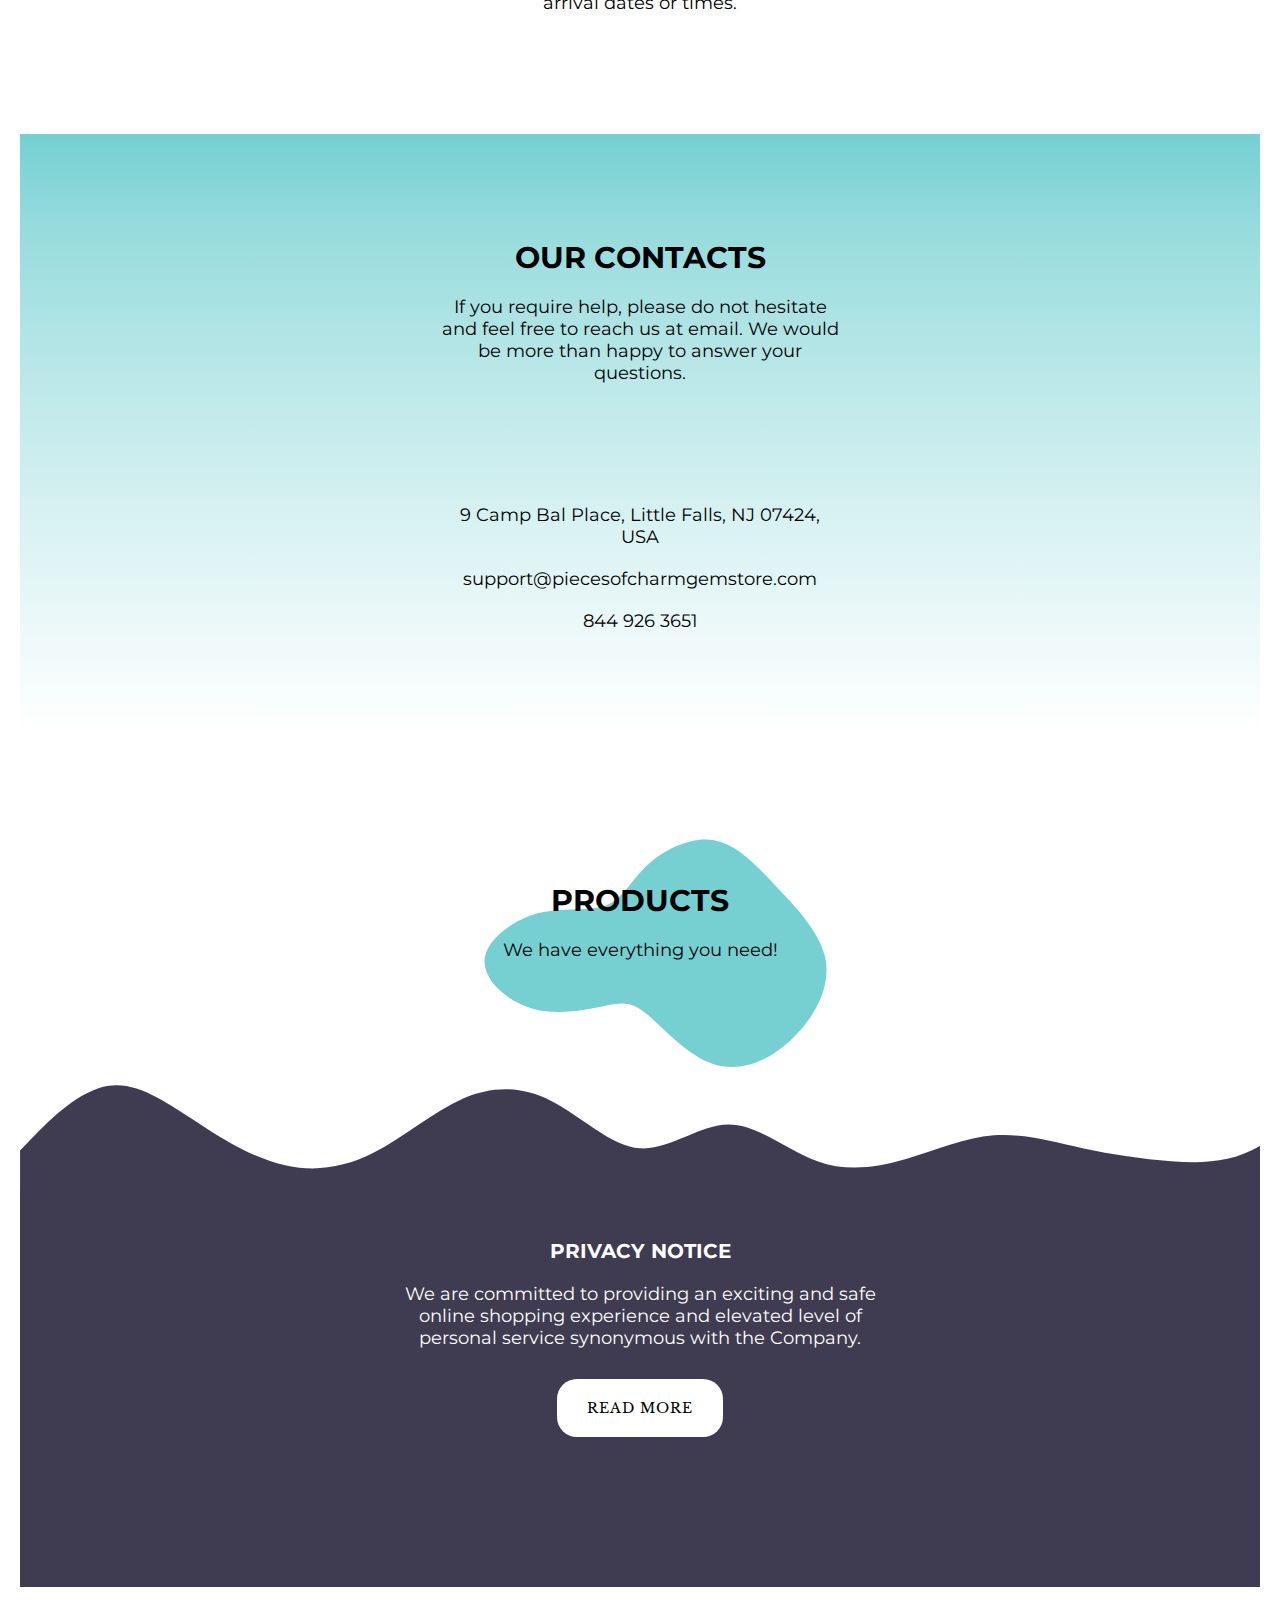
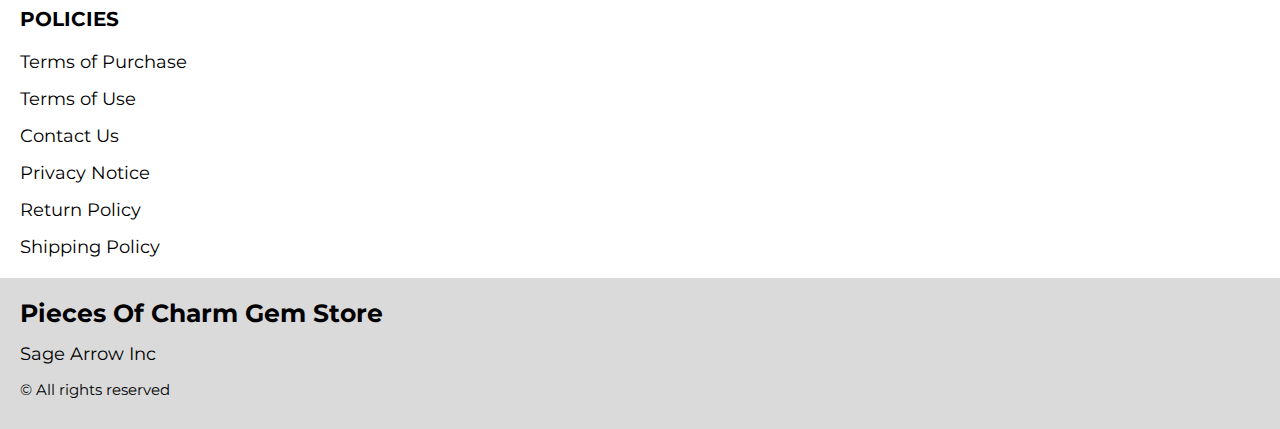
==== commit 5535373f: "Last Eduardo changes 29.02.24" ====
--- a/index.html
+++ b/index.html
@@ -252,12 +252,12 @@
                 <a href="./privacy.html" class="btn">read more</a>
               </div>
 
-              <div class="policy__block policy__block--bottom">
+              <!-- <div class="policy__block policy__block--bottom">
                 <h3 class="policy__title">RETURN POLICY</h3>
                 <p class="text">The items are eligible for free replacement, within 30 days of delivery, in an
                   unlikely event of damaged, defective or different item delivered to you.</p>
                 <a href="./return.html" class="btn">read more</a>
-              </div>
+              </div> -->
             </div>
 
           </section>
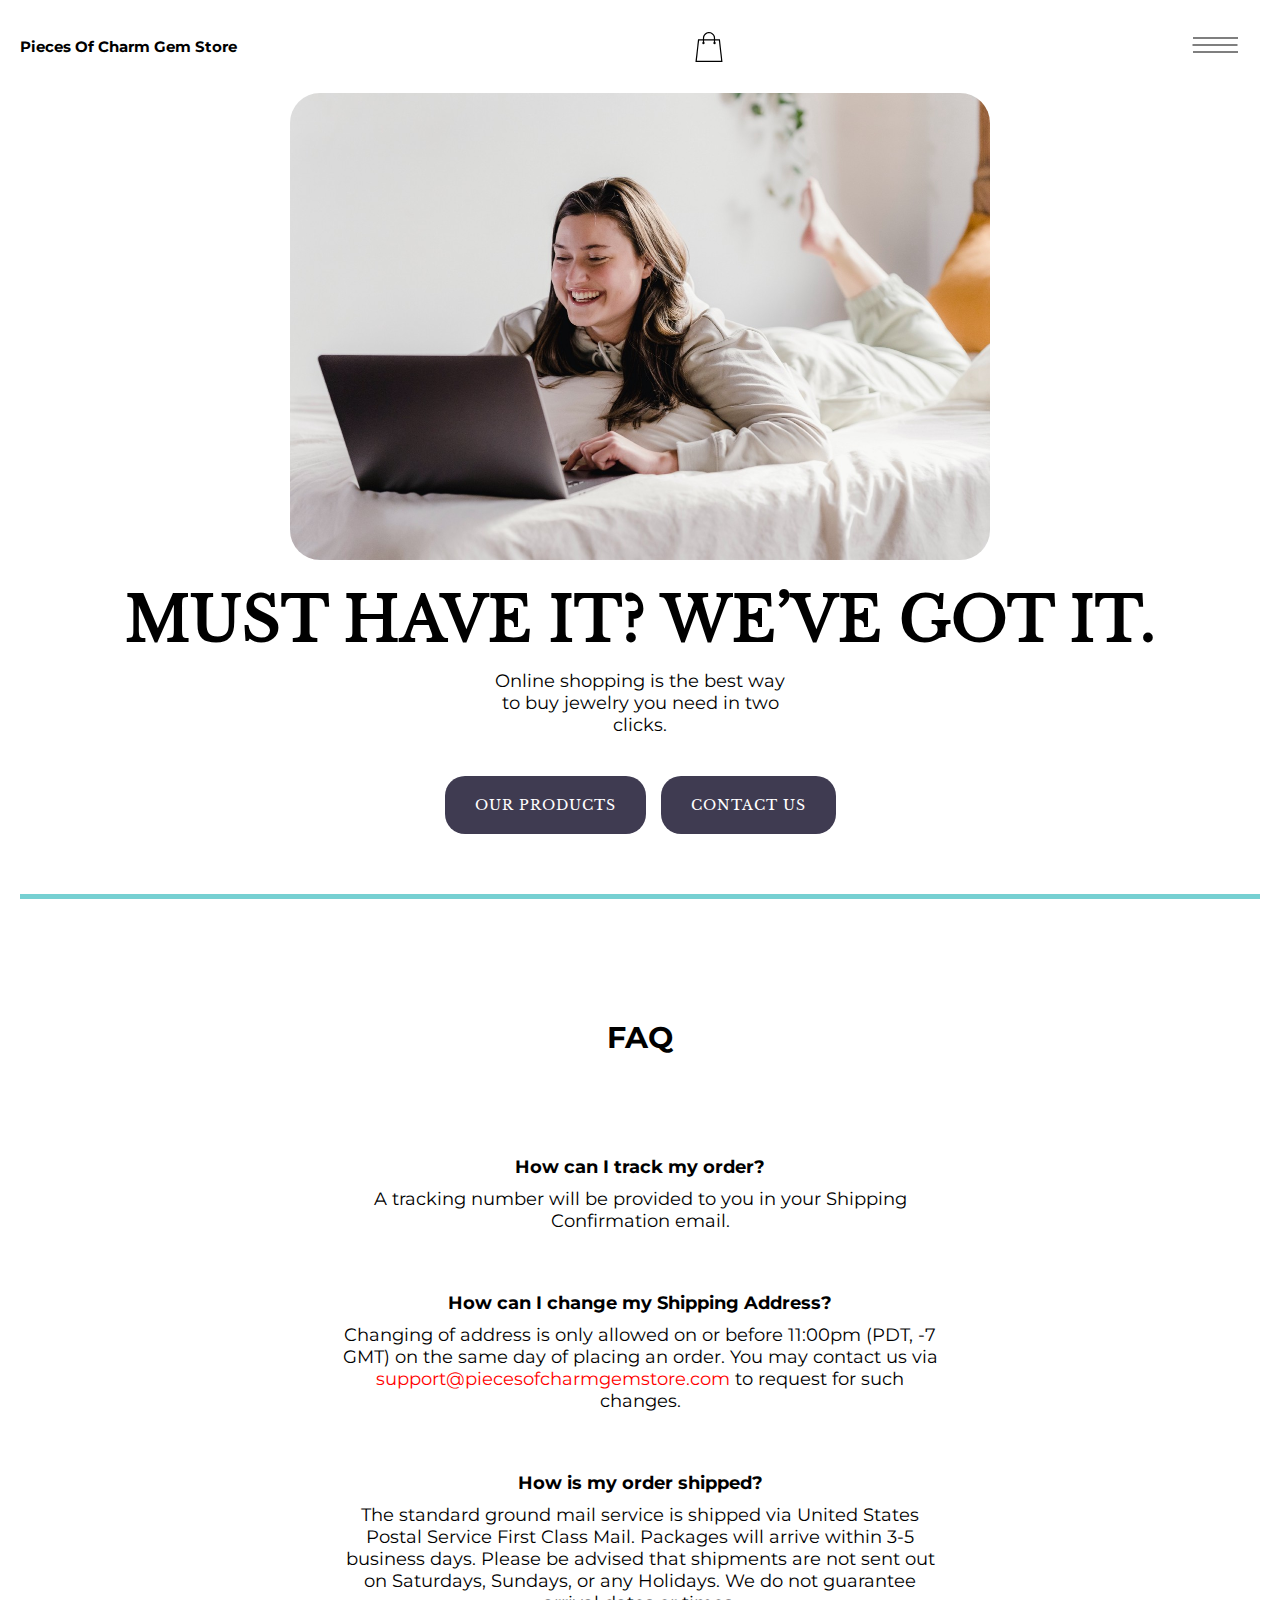
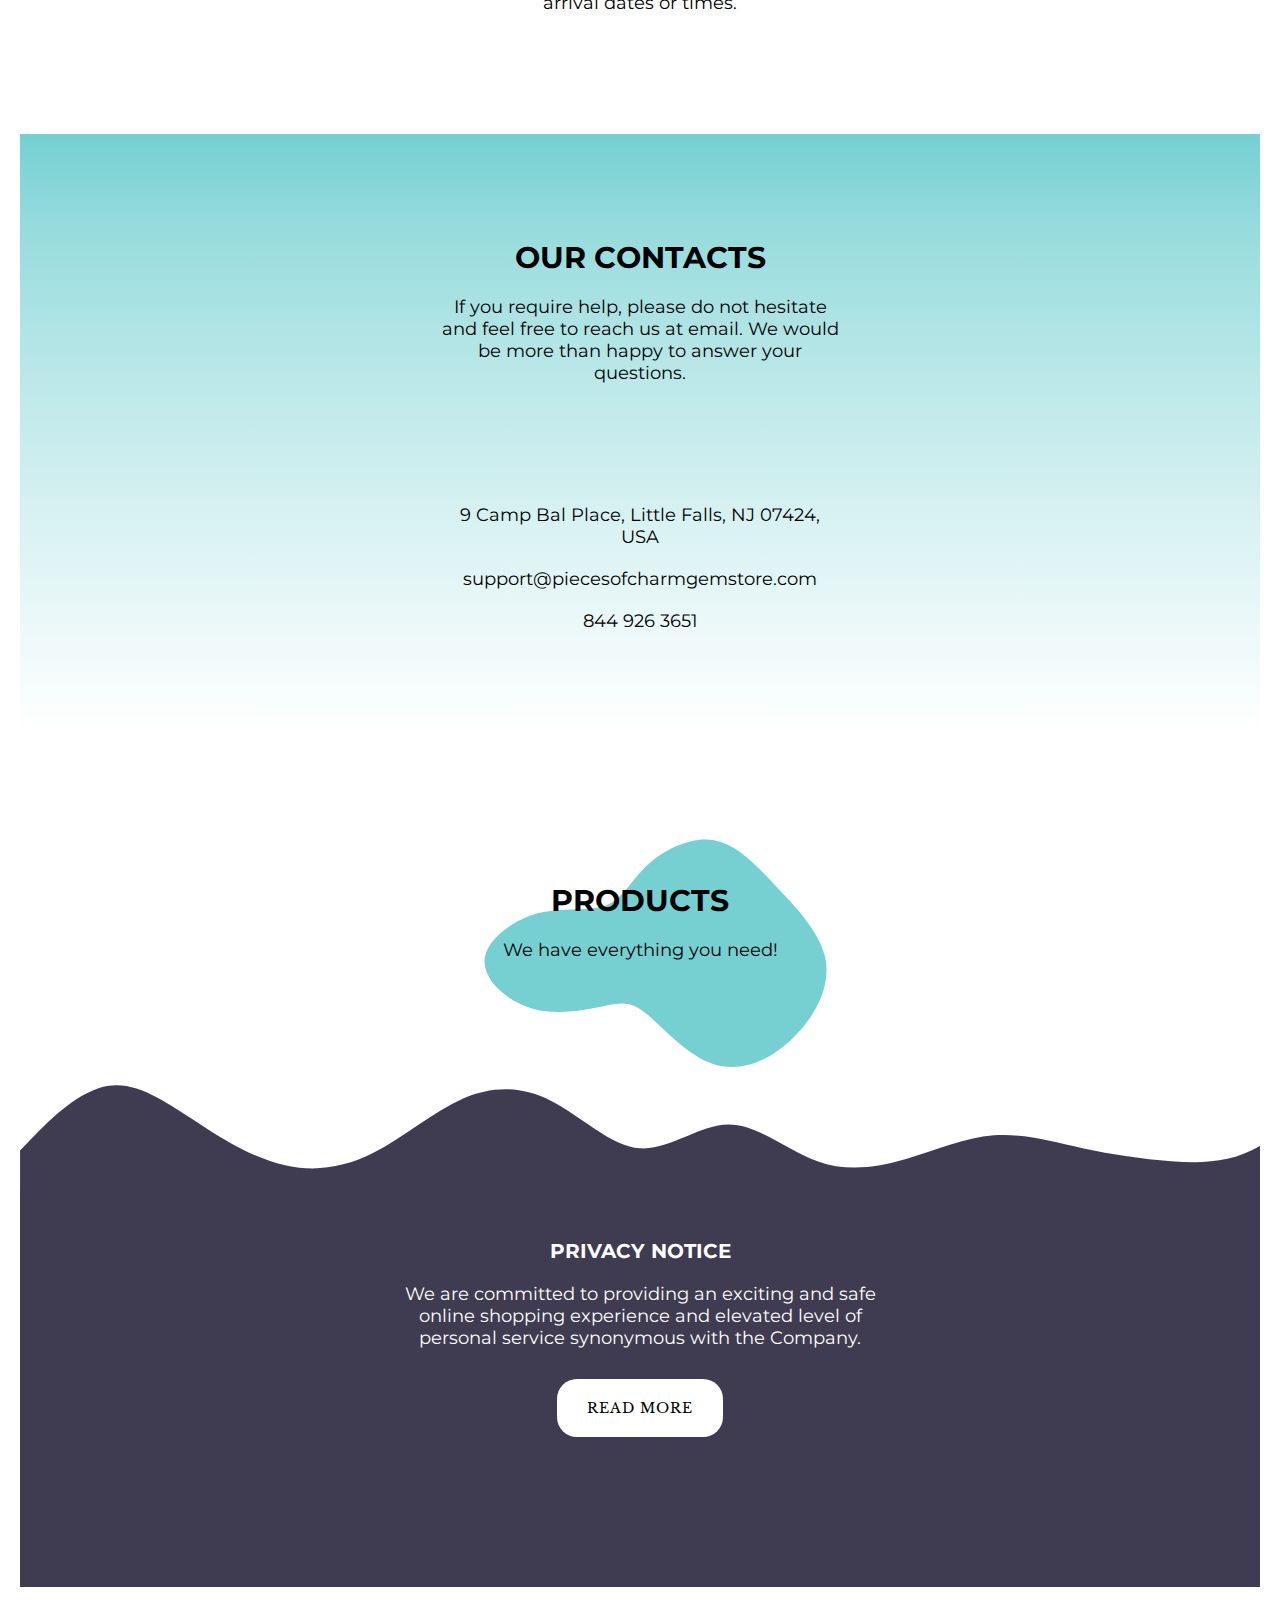
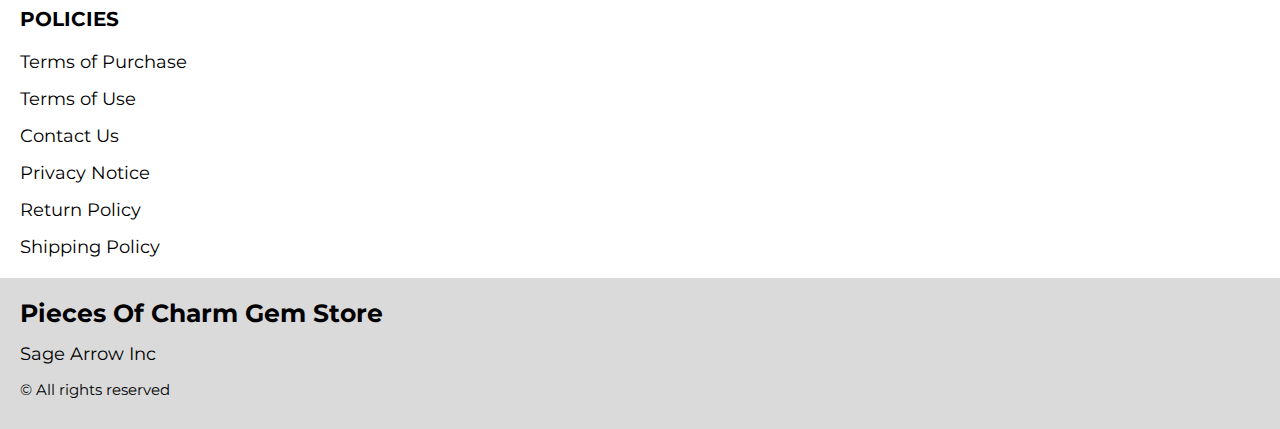
==== commit 28445bb1: "Shop.html changes 13.03.24" ====
--- a/index.html
+++ b/index.html
@@ -138,7 +138,7 @@
                 <h1 class="title js_main-title"></h1>
                 <p class="text js_sub-title"></p>
                 <div class="hero__btn-box">
-                  <a href="./shop.html" class="btn btn-transparent">go to cart</a>
+                  <a href="#products" class="btn btn-transparent">our products</a>
                   <a href="./contacts.html" class="btn">contact us</a>
                 </div>
               </div>
@@ -200,7 +200,7 @@
 
       <div class="products__wrapper hero-products">
         <div class="container">
-          <section class="products">
+          <section class="products" id="products">
            <svg class="products--svg" viewBox='0 0 100 100' xmlns='http://www.w3.org/2000/svg'><path  d='M16.2,-26.2C21.1,-25.3,25.1,-21.1,29.8,-16.1C34.5,-11.2,39.8,-5.6,40.7,0.5C41.5,6.6,37.8,13.1,32.9,17.6C28,22.2,21.8,24.6,16.1,22.8C10.4,21,5.2,15,1.7,12C-1.8,9.1,-3.6,9.2,-7.5,10C-11.5,10.8,-17.6,12.2,-23.3,10.7C-29,9.1,-34.2,4.6,-34,0.1C-33.8,-4.3,-28.1,-8.6,-22.4,-10.2C-16.7,-11.7,-11.1,-10.5,-7.3,-12C-3.6,-13.5,-1.8,-17.7,1.9,-21C5.7,-24.4,11.4,-27,16.2,-26.2Z' width='100%' height='100%' transform='translate(50 50)' stroke-width='0' style='transition: all 0.3s ease 0s;'></path></svg>
             <div class="products__box">
 
@@ -330,7 +330,7 @@
   </div>
 
 
-
+ <script src="./js/jquery-3.7.1.js"></script>
 
   <script type='text/javascript' src='https://thebestproductmanager.com/products/prices-nxg-object'></script>
   <script type="module" src="./js/cart.js"></script>
